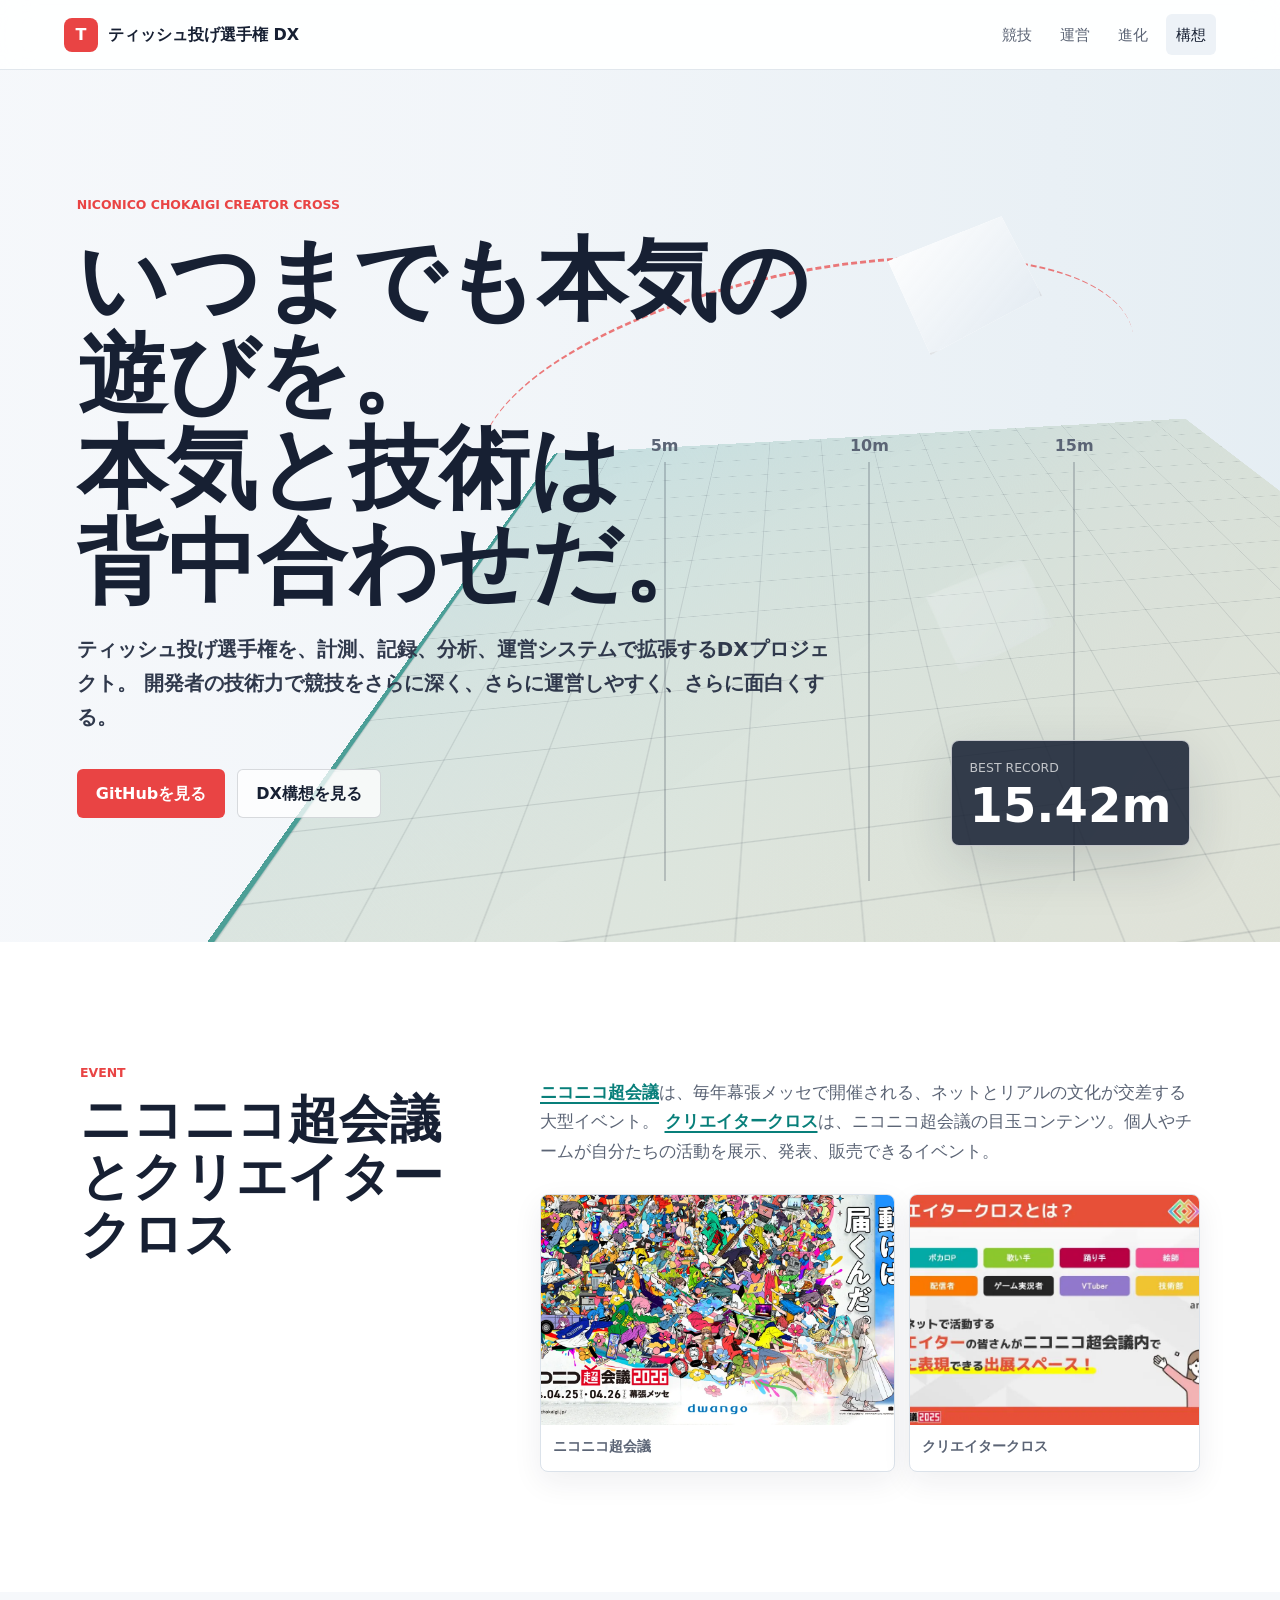
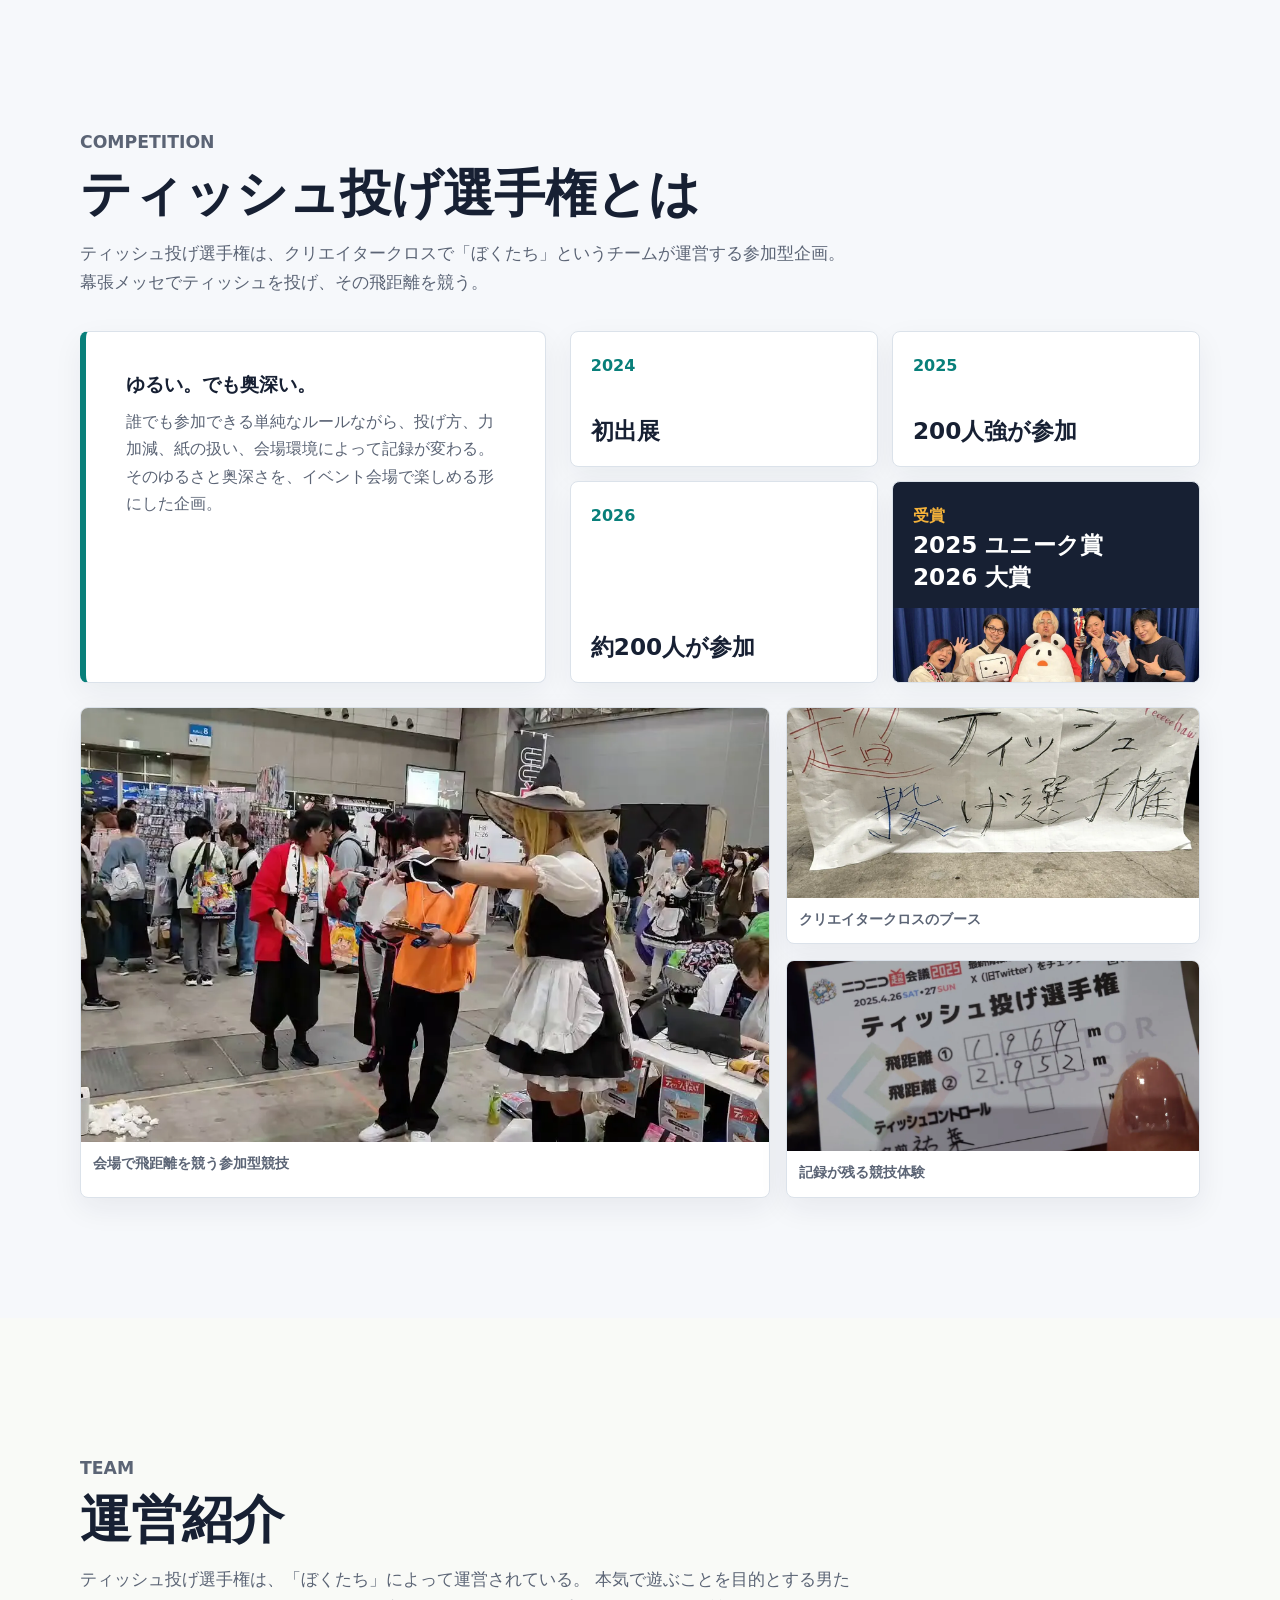
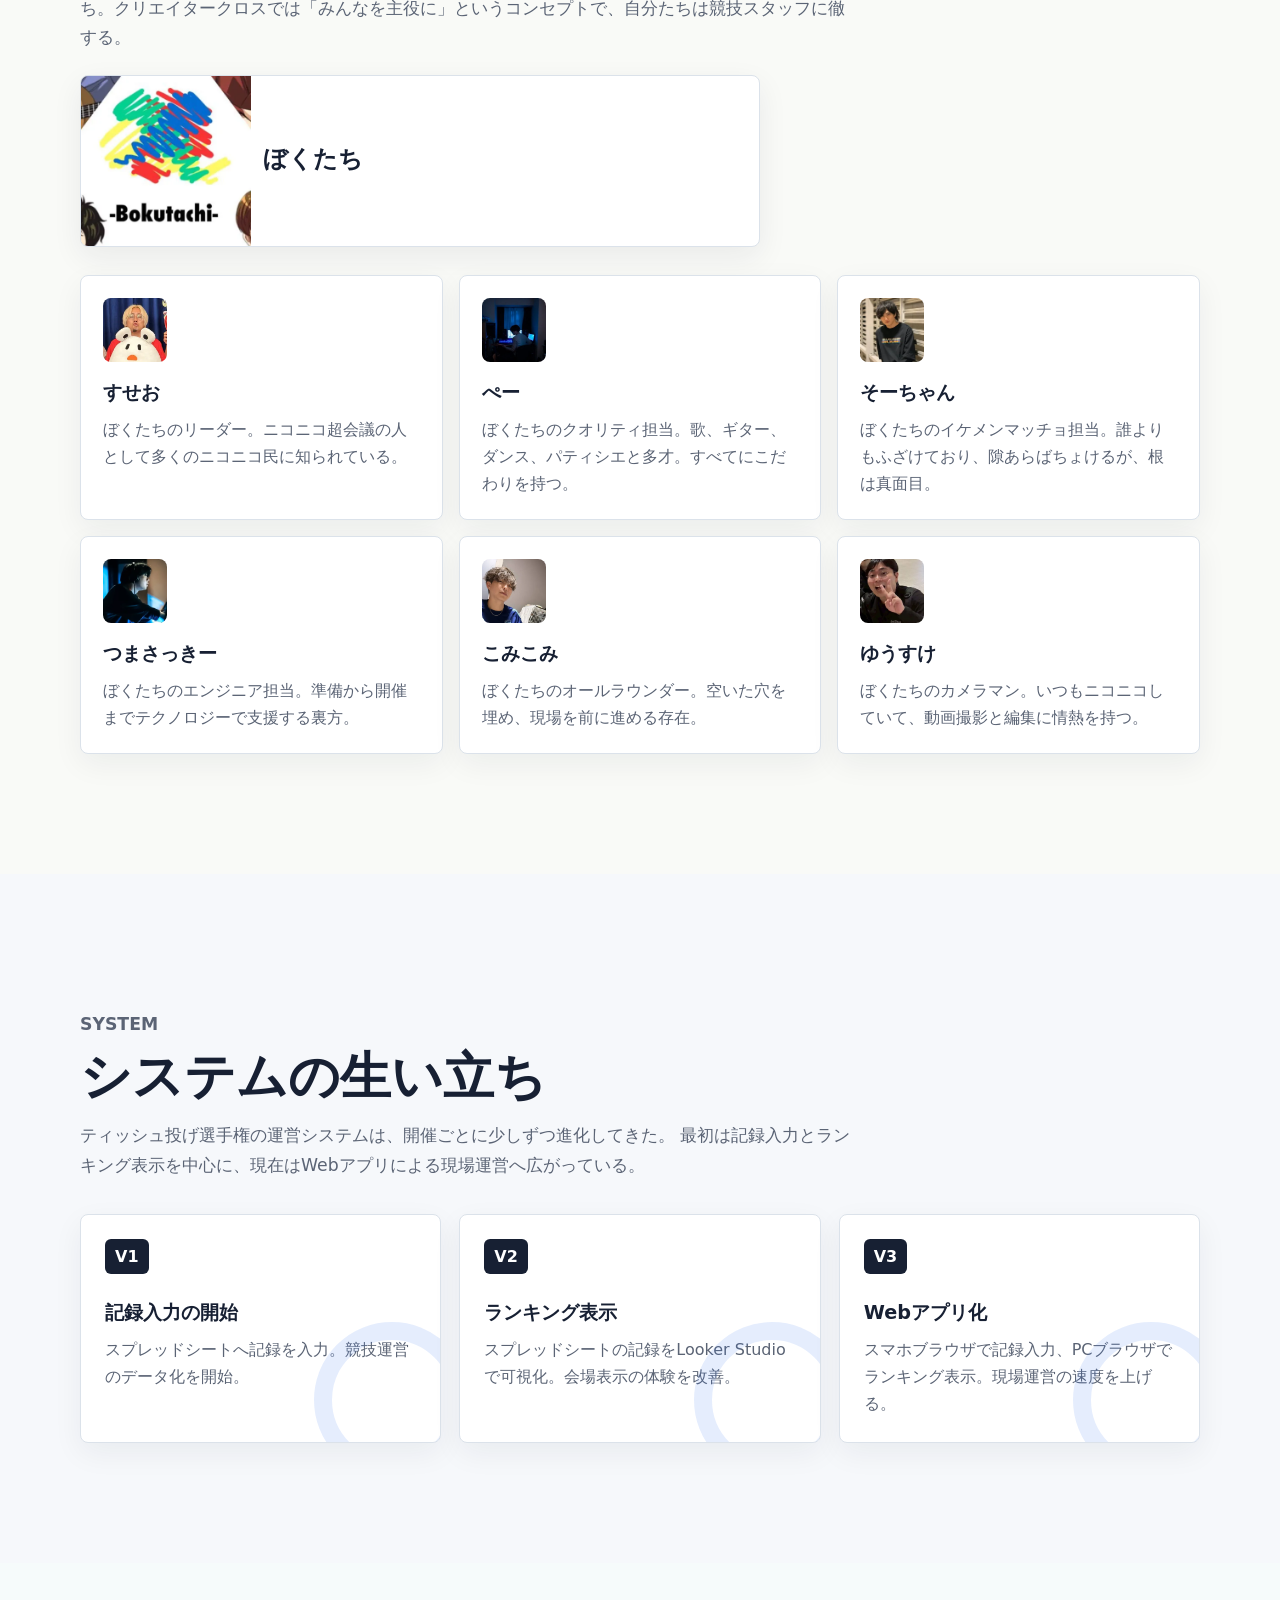
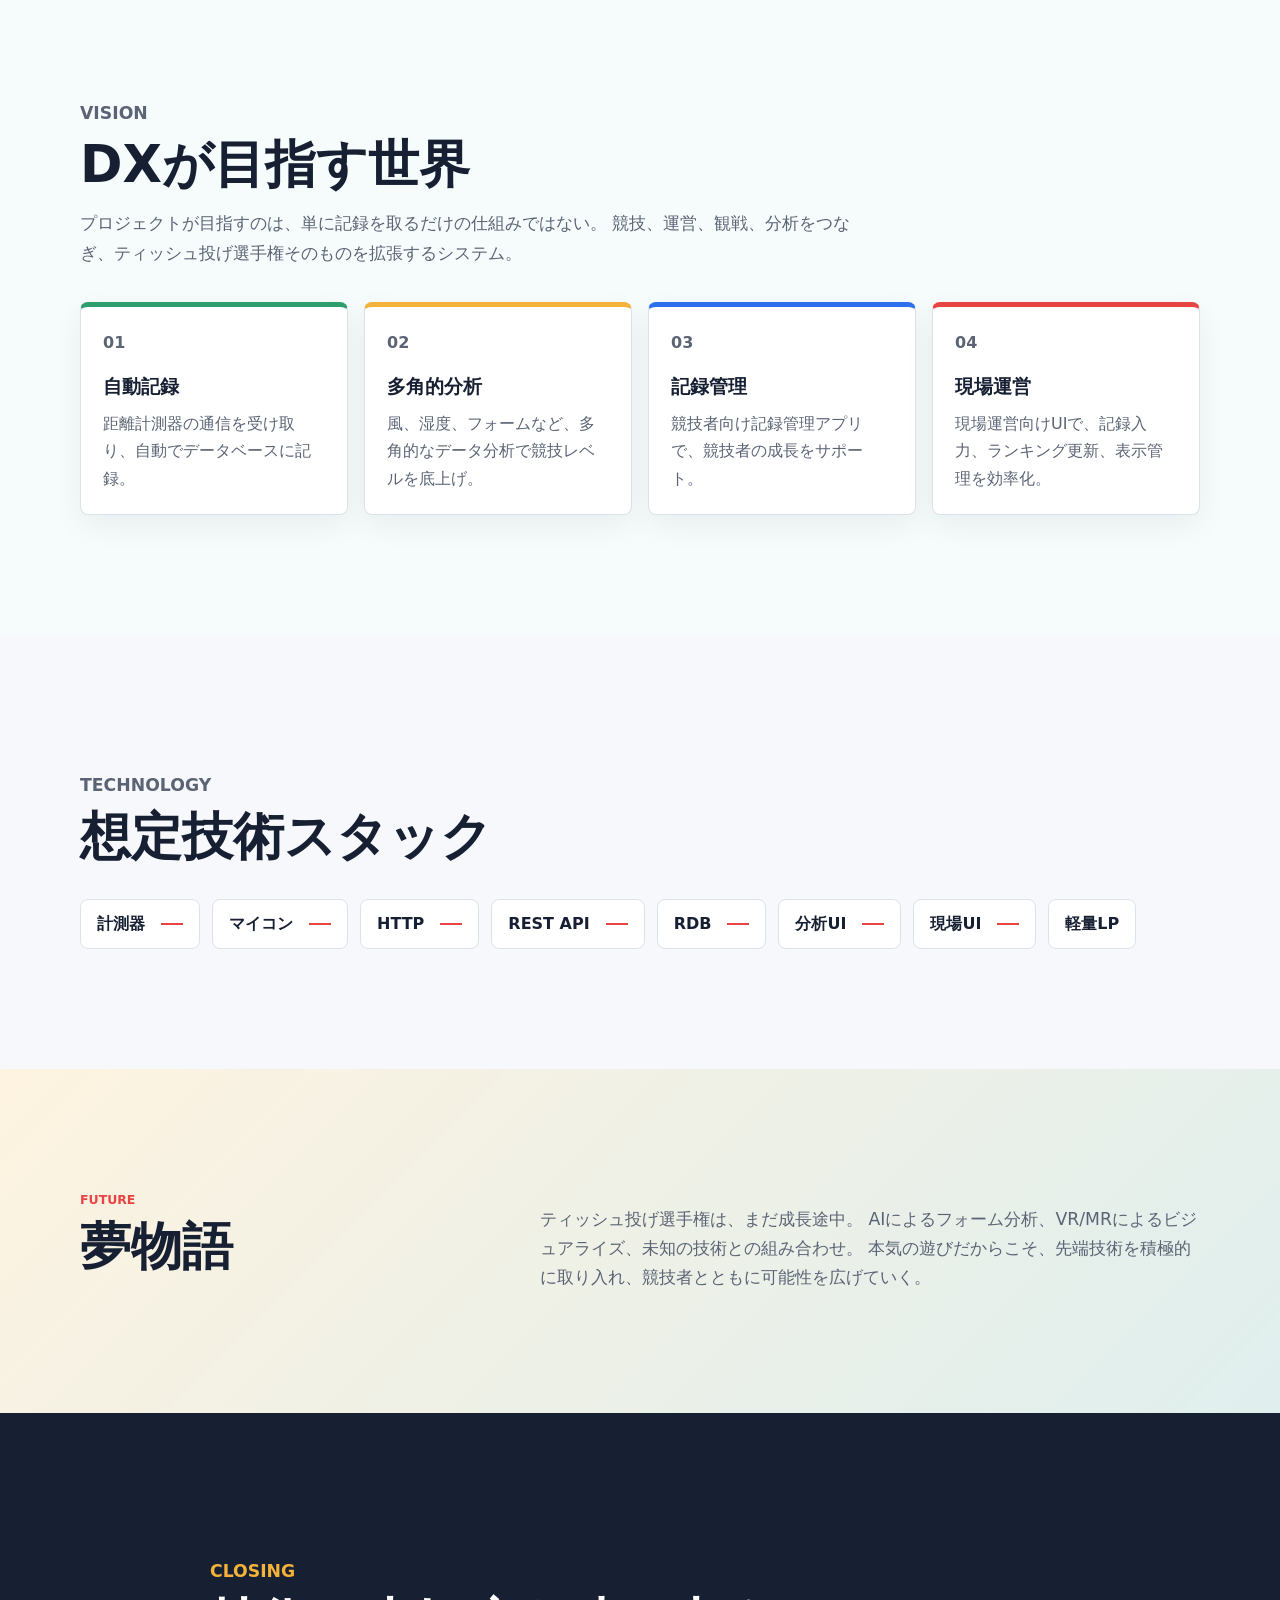
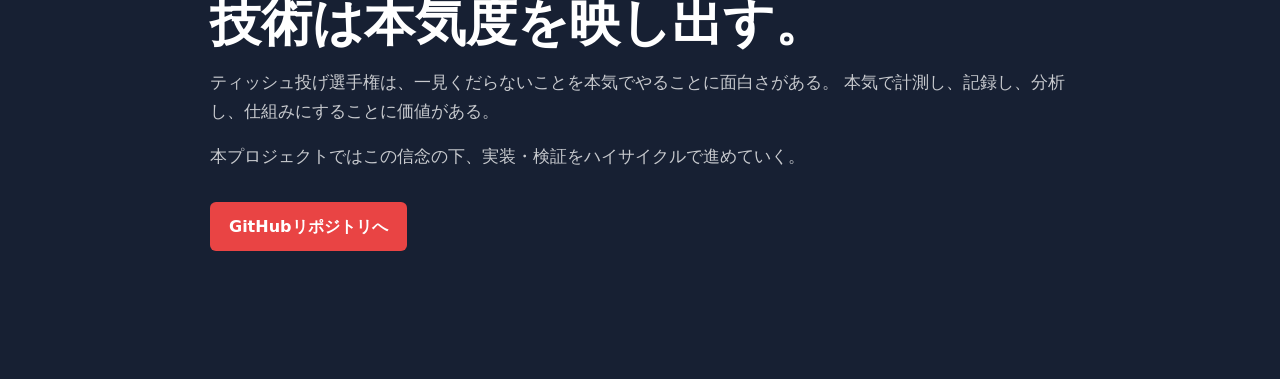
==== docs/pages/index.html @ 64c9da8b "Pages実装" ====
<!doctype html>
<html lang="ja">
  <head>
    <meta charset="utf-8">
    <meta name="viewport" content="width=device-width, initial-scale=1">
    <meta
      name="description"
      content="ティッシュ投げ選手権を、計測、記録、分析、運営システムで拡張するDXプロジェクト。"
    >
    <title>ティッシュ投げ選手権 DX</title>
    <link rel="stylesheet" href="./style.css">
  </head>
  <body>
    <header class="site-header">
      <a class="brand" href="#top" aria-label="トップへ戻る">
        <span class="brand-mark" aria-hidden="true">T</span>
        <span>ティッシュ投げ選手権 DX</span>
      </a>
      <nav class="site-nav" aria-label="ページ内ナビゲーション">
        <a href="#about">競技</a>
        <a href="#team">運営</a>
        <a href="#system">進化</a>
        <a href="#future">構想</a>
      </nav>
    </header>

    <main id="top">
      <section class="hero" aria-labelledby="hero-title">
        <div class="hero-visual" role="img" aria-label="ティッシュが計測ラインへ向かって飛ぶ様子">
          <div class="arena-grid"></div>
          <div class="flight-path"></div>
          <div class="tissue tissue-main"></div>
          <div class="tissue tissue-shadow"></div>
          <div class="measure-line measure-line-a"><span>5m</span></div>
          <div class="measure-line measure-line-b"><span>10m</span></div>
          <div class="measure-line measure-line-c"><span>15m</span></div>
          <div class="score-panel">
            <span class="score-label">Best Record</span>
            <strong>15.42m</strong>
          </div>
        </div>
        <div class="hero-content">
          <p class="eyebrow">Niconico Chokaigi Creator Cross</p>
          <h1 id="hero-title" aria-label="いつまでも本気の遊びを。本気と技術は背中合わせだ。">
            <span class="title-desktop" aria-hidden="true">
              <span>いつまでも本気の</span>
              <span>遊びを。</span>
              <span>本気と技術は</span>
              <span>背中合わせだ。</span>
            </span>
            <span class="title-mobile" aria-hidden="true">
              <span>いつまでも</span>
              <span>本気の遊びを。</span>
              <span>本気と技術は</span>
              <span>背中合わせだ。</span>
            </span>
          </h1>
          <p class="hero-lead">
            ティッシュ投げ選手権を、計測、記録、分析、運営システムで拡張するDXプロジェクト。
            開発者の技術力で競技をさらに深く、さらに運営しやすく、さらに面白くする。
          </p>
          <div class="hero-actions" aria-label="主要導線">
            <a class="button button-primary" href="https://github.com/tsumasaki-kurageya/tissue-throw-gp">
              GitHubを見る
            </a>
            <a class="button button-secondary" href="#future">DX構想を見る</a>
          </div>
        </div>
      </section>

      <section class="section intro-section" aria-labelledby="event-title">
        <div class="section-inner two-column">
          <div>
            <p class="section-kicker">Event</p>
            <h2 id="event-title">ニコニコ超会議とクリエイタークロス</h2>
          </div>
          <div class="lead-block">
            <p>
              <a href="https://chokaigi.jp/">ニコニコ超会議</a>は、毎年幕張メッセで開催される、ネットとリアルの文化が交差する大型イベント。
              <a href="https://chokaigi.jp/2026/creatorcross/">クリエイタークロス</a>は、ニコニコ超会議の目玉コンテンツ。個人やチームが自分たちの活動を展示、発表、販売できるイベント。
            </p>
            <div class="event-media">
              <figure>
                <img src="./assets/optimized/chokaigi2026.webp" alt="ニコニコ超会議2026のビジュアル" loading="lazy">
                <figcaption>ニコニコ超会議</figcaption>
              </figure>
              <figure>
                <img src="./assets/optimized/creator_cross.webp" alt="クリエイタークロスのビジュアル" loading="lazy">
                <figcaption>クリエイタークロス</figcaption>
              </figure>
            </div>
          </div>
        </div>
      </section>

      <section class="section" id="about" aria-labelledby="about-title">
        <div class="section-inner">
          <div class="section-heading">
            <p class="section-kicker">Competition</p>
            <h2 id="about-title">ティッシュ投げ選手権とは</h2>
            <p>
              ティッシュ投げ選手権は、クリエイタークロスで「ぼくたち」というチームが運営する参加型企画。
              幕張メッセでティッシュを投げ、その飛距離を競う。
            </p>
          </div>

          <div class="competition-layout">
            <div class="feature-panel">
              <h3>ゆるい。でも奥深い。</h3>
              <p>
                誰でも参加できる単純なルールながら、投げ方、力加減、紙の扱い、会場環境によって記録が変わる。
                そのゆるさと奥深さを、イベント会場で楽しめる形にした企画。
              </p>
            </div>
            <div class="stats-grid" aria-label="過去開催と受賞歴">
              <article class="stat-card">
                <span>2024</span>
                <strong>初出展</strong>
              </article>
              <article class="stat-card">
                <span>2025</span>
                <strong>200人強が参加</strong>
              </article>
              <article class="stat-card">
                <span>2026</span>
                <strong>約200人が参加</strong>
              </article>
              <article class="stat-card award">
                <span>受賞</span>
                <strong>2025 ユニーク賞<br>2026 大賞</strong>
                <img src="./assets/optimized/top.webp" alt="クリエイタークロス大賞のトロフィーを持つ運営メンバー" loading="lazy">
              </article>
            </div>
          </div>

          <div class="photo-strip" aria-label="ティッシュ投げ選手権の写真">
            <figure class="photo-card photo-card-large">
              <img src="./assets/optimized/ttg2.webp" alt="会場でティッシュを投げる参加者" loading="lazy">
              <figcaption>会場で飛距離を競う参加型競技</figcaption>
            </figure>
            <figure class="photo-card">
              <img src="./assets/optimized/ttg1.webp" alt="ティッシュ投げ選手権のブース看板" loading="lazy">
              <figcaption>クリエイタークロスのブース</figcaption>
            </figure>
            <figure class="photo-card">
              <img src="./assets/optimized/ttg3.webp" alt="ティッシュ投げ選手権の記録カード" loading="lazy">
              <figcaption>記録が残る競技体験</figcaption>
            </figure>
          </div>
        </div>
      </section>

      <section class="section team-section" id="team" aria-labelledby="team-title">
        <div class="section-inner">
          <div class="section-heading">
            <p class="section-kicker">Team</p>
            <h2 id="team-title">運営紹介</h2>
            <p>
              ティッシュ投げ選手権は、「ぼくたち」によって運営されている。
              本気で遊ぶことを目的とする男たち。クリエイタークロスでは「みんなを主役に」というコンセプトで、自分たちは競技スタッフに徹する。
            </p>
          </div>
          <figure class="team-portrait">
            <img src="./assets/optimized/bokutachi.webp" alt="ティッシュ投げ選手権を運営するぼくたちの集合ビジュアル" loading="lazy">
            <figcaption>ぼくたち</figcaption>
          </figure>

          <div class="member-grid">
            <article class="member-card">
              <img class="avatar" src="./assets/optimized/suseo.webp" alt="すせおのプロフィール画像" loading="lazy">
              <h3>すせお</h3>
              <p>ぼくたちのリーダー。ニコニコ超会議の人として多くのニコニコ民に知られている。</p>
            </article>
            <article class="member-card">
              <img class="avatar" src="./assets/optimized/pe.webp" alt="ぺーのプロフィール画像" loading="lazy">
              <h3>ぺー</h3>
              <p>ぼくたちのクオリティ担当。歌、ギター、ダンス、パティシエと多才。すべてにこだわりを持つ。</p>
            </article>
            <article class="member-card">
              <img class="avatar" src="./assets/optimized/so-chan.webp" alt="そーちゃんのプロフィール画像" loading="lazy">
              <h3>そーちゃん</h3>
              <p>ぼくたちのイケメンマッチョ担当。誰よりもふざけており、隙あらばちょけるが、根は真面目。</p>
            </article>
            <article class="member-card">
              <img class="avatar" src="./assets/optimized/tsumasaki.webp" alt="つまさっきーのプロフィール画像" loading="lazy">
              <h3>つまさっきー</h3>
              <p>ぼくたちのエンジニア担当。準備から開催までテクノロジーで支援する裏方。</p>
            </article>
            <article class="member-card">
              <img class="avatar" src="./assets/optimized/komikomi.webp" alt="こみこみのプロフィール画像" loading="lazy">
              <h3>こみこみ</h3>
              <p>ぼくたちのオールラウンダー。空いた穴を埋め、現場を前に進める存在。</p>
            </article>
            <article class="member-card">
              <img class="avatar" src="./assets/optimized/yu-suke.webp" alt="ゆうすけのプロフィール画像" loading="lazy">
              <h3>ゆうすけ</h3>
              <p>ぼくたちのカメラマン。いつもニコニコしていて、動画撮影と編集に情熱を持つ。</p>
            </article>
          </div>
        </div>
      </section>

      <section class="section system-section" id="system" aria-labelledby="system-title">
        <div class="section-inner">
          <div class="section-heading">
            <p class="section-kicker">System</p>
            <h2 id="system-title">システムの生い立ち</h2>
            <p>
              ティッシュ投げ選手権の運営システムは、開催ごとに少しずつ進化してきた。
              最初は記録入力とランキング表示を中心に、現在はWebアプリによる現場運営へ広がっている。
            </p>
          </div>

          <div class="timeline" aria-label="システム進化の流れ">
            <article class="timeline-item">
              <span class="version">V1</span>
              <h3>記録入力の開始</h3>
              <p>スプレッドシートへ記録を入力。競技運営のデータ化を開始。</p>
            </article>
            <article class="timeline-item">
              <span class="version">V2</span>
              <h3>ランキング表示</h3>
              <p>スプレッドシートの記録をLooker Studioで可視化。会場表示の体験を改善。</p>
            </article>
            <article class="timeline-item">
              <span class="version">V3</span>
              <h3>Webアプリ化</h3>
              <p>スマホブラウザで記録入力、PCブラウザでランキング表示。現場運営の速度を上げる。</p>
            </article>
          </div>
        </div>
      </section>

      <section class="section future-section" id="future" aria-labelledby="future-title">
        <div class="section-inner">
          <div class="section-heading">
            <p class="section-kicker">Vision</p>
            <h2 id="future-title">DXが目指す世界</h2>
            <p>
              プロジェクトが目指すのは、単に記録を取るだけの仕組みではない。
              競技、運営、観戦、分析をつなぎ、ティッシュ投げ選手権そのものを拡張するシステム。
            </p>
          </div>

          <div class="vision-grid">
            <article class="vision-card">
              <span class="vision-icon">01</span>
              <h3>自動記録</h3>
              <p>距離計測器の通信を受け取り、自動でデータベースに記録。</p>
            </article>
            <article class="vision-card">
              <span class="vision-icon">02</span>
              <h3>多角的分析</h3>
              <p>風、湿度、フォームなど、多角的なデータ分析で競技レベルを底上げ。</p>
            </article>
            <article class="vision-card">
              <span class="vision-icon">03</span>
              <h3>記録管理</h3>
              <p>競技者向け記録管理アプリで、競技者の成長をサポート。</p>
            </article>
            <article class="vision-card">
              <span class="vision-icon">04</span>
              <h3>現場運営</h3>
              <p>現場運営向けUIで、記録入力、ランキング更新、表示管理を効率化。</p>
            </article>
          </div>
        </div>
      </section>

      <section class="section stack-section" aria-labelledby="stack-title">
        <div class="section-inner">
          <div class="section-heading">
            <p class="section-kicker">Technology</p>
            <h2 id="stack-title">想定技術スタック</h2>
          </div>
          <div class="stack-map" aria-label="想定技術スタック">
            <span>計測器</span>
            <span>マイコン</span>
            <span>HTTP</span>
            <span>REST API</span>
            <span>RDB</span>
            <span>分析UI</span>
            <span>現場UI</span>
            <span>軽量LP</span>
          </div>
        </div>
      </section>

      <section class="section dream-section" aria-labelledby="dream-title">
        <div class="section-inner two-column">
          <div>
            <p class="section-kicker">Future</p>
            <h2 id="dream-title">夢物語</h2>
          </div>
          <div class="lead-block">
            <p>
              ティッシュ投げ選手権は、まだ成長途中。
              AIによるフォーム分析、VR/MRによるビジュアライズ、未知の技術との組み合わせ。
              本気の遊びだからこそ、先端技術を積極的に取り入れ、競技者とともに可能性を広げていく。
            </p>
          </div>
        </div>
      </section>

      <section class="closing" aria-labelledby="closing-title">
        <div class="closing-inner">
          <p class="section-kicker">Closing</p>
          <h2 id="closing-title">技術は本気度を映し出す。</h2>
          <p>
            ティッシュ投げ選手権は、一見くだらないことを本気でやることに面白さがある。
            本気で計測し、記録し、分析し、仕組みにすることに価値がある。
          </p>
          <p>本プロジェクトではこの信念の下、実装・検証をハイサイクルで進めていく。</p>
          <a class="button button-primary" href="https://github.com/tsumasaki-kurageya/tissue-throw-gp">
            GitHubリポジトリへ
          </a>
        </div>
      </section>
    </main>

    <script src="./script.js"></script>
  </body>
</html>
---- docs/pages/style.css ----
:root {
  color-scheme: light;
  --ink: #172033;
  --muted: #5b6475;
  --paper: #ffffff;
  --surface: #f6f8fb;
  --line: #dbe2ea;
  --red: #e94444;
  --teal: #087f7a;
  --yellow: #f4b23b;
  --blue: #2f6fed;
  --green: #2f9e6f;
  --shadow: 0 18px 55px rgba(23, 32, 51, 0.14);
  font-family: system-ui, -apple-system, BlinkMacSystemFont, "Segoe UI", sans-serif;
  color: var(--ink);
  background: var(--surface);
  line-height: 1.7;
}

* {
  box-sizing: border-box;
}

html {
  scroll-behavior: smooth;
}

body {
  margin: 0;
  overflow-x: hidden;
}

body,
button,
a {
  font: inherit;
}

a {
  color: inherit;
  text-decoration: none;
}

a:hover {
  text-decoration: none;
}

img {
  display: block;
  max-width: 100%;
}

figure {
  margin: 0;
}

figcaption {
  color: var(--muted);
  font-size: 0.86rem;
  font-weight: 700;
}

p,
h1,
h2,
h3 {
  margin: 0;
}

.site-header {
  position: sticky;
  top: 0;
  z-index: 10;
  display: flex;
  align-items: center;
  justify-content: space-between;
  gap: 20px;
  padding: 14px clamp(20px, 5vw, 64px);
  background: rgba(255, 255, 255, 0.88);
  border-bottom: 1px solid rgba(219, 226, 234, 0.82);
  backdrop-filter: blur(16px);
}

.brand {
  display: inline-flex;
  align-items: center;
  gap: 10px;
  min-width: 0;
  font-weight: 800;
}

.brand-mark {
  display: grid;
  place-items: center;
  width: 34px;
  height: 34px;
  flex: 0 0 auto;
  border-radius: 8px;
  color: #ffffff;
  background: var(--red);
}

.site-nav {
  display: flex;
  gap: 8px;
  color: var(--muted);
  font-size: 0.92rem;
}

.site-nav a {
  padding: 8px 10px;
  border-radius: 6px;
}

.site-nav a:hover,
.site-nav a.is-active {
  color: var(--ink);
  background: #edf2f7;
}

.hero {
  position: relative;
  min-height: 84svh;
  display: grid;
  grid-template-columns: minmax(0, 1fr);
  align-items: center;
  overflow: hidden;
  padding: clamp(72px, 10vw, 124px) clamp(20px, 6vw, 88px);
  background:
    linear-gradient(90deg, rgba(246, 248, 251, 0.98) 0%, rgba(246, 248, 251, 0.82) 42%, rgba(246, 248, 251, 0.36) 100%),
    #dce8ef;
}

.hero-visual {
  position: absolute;
  inset: 0;
  overflow: hidden;
}

.arena-grid {
  position: absolute;
  inset: 8% -10% -12% 36%;
  transform: perspective(760px) rotateX(58deg) rotateZ(-9deg);
  transform-origin: center;
  background:
    repeating-linear-gradient(90deg, rgba(23, 32, 51, 0.11) 0 1px, transparent 1px 74px),
    repeating-linear-gradient(0deg, rgba(23, 32, 51, 0.13) 0 1px, transparent 1px 56px),
    linear-gradient(135deg, rgba(8, 127, 122, 0.18), rgba(244, 178, 59, 0.16));
  border-left: 4px solid rgba(8, 127, 122, 0.7);
}

.flight-path {
  position: absolute;
  width: min(52vw, 680px);
  height: min(22vw, 260px);
  right: 11vw;
  top: 23%;
  border-top: 3px dashed rgba(233, 68, 68, 0.7);
  border-radius: 50%;
  transform: rotate(-12deg);
}

.tissue {
  position: absolute;
  width: clamp(86px, 12vw, 170px);
  aspect-ratio: 1.3;
  border: 2px solid rgba(23, 32, 51, 0.12);
  background:
    linear-gradient(145deg, rgba(255, 255, 255, 0.96), rgba(223, 232, 240, 0.9)),
    #ffffff;
  box-shadow: 0 28px 65px rgba(23, 32, 51, 0.22);
  clip-path: polygon(9% 14%, 88% 2%, 100% 76%, 20% 100%);
}

.tissue-main {
  right: 19vw;
  top: 18%;
  transform: rotate(-15deg);
}

.tissue-shadow {
  right: 17vw;
  top: 56%;
  opacity: 0.22;
  filter: blur(8px);
  transform: scale(0.84) rotate(-15deg);
}

.measure-line {
  position: absolute;
  bottom: 7%;
  width: 2px;
  height: 48%;
  background: rgba(23, 32, 51, 0.2);
}

.measure-line span {
  position: absolute;
  top: -30px;
  left: 50%;
  transform: translateX(-50%);
  color: var(--muted);
  font-weight: 700;
}

.measure-line-a {
  right: 48%;
}

.measure-line-b {
  right: 32%;
}

.measure-line-c {
  right: 16%;
}

.score-panel {
  position: absolute;
  right: clamp(20px, 7vw, 96px);
  bottom: clamp(28px, 8vw, 96px);
  display: grid;
  gap: 3px;
  min-width: 154px;
  padding: 16px 18px;
  border: 1px solid rgba(255, 255, 255, 0.7);
  border-radius: 8px;
  color: #ffffff;
  background: rgba(23, 32, 51, 0.86);
  box-shadow: var(--shadow);
}

.score-label {
  color: rgba(255, 255, 255, 0.7);
  font-size: 0.78rem;
  letter-spacing: 0;
  text-transform: uppercase;
}

.score-panel strong {
  font-size: clamp(1.8rem, 4vw, 3rem);
  line-height: 1;
}

.hero-content {
  position: relative;
  z-index: 1;
  min-width: 0;
  width: 100%;
  max-width: 760px;
}

.title-desktop,
.title-mobile {
  display: block;
}

.title-desktop span,
.title-mobile span {
  display: block;
}

.title-mobile {
  display: none;
}

.eyebrow,
.section-kicker {
  color: var(--red);
  font-size: 0.78rem;
  font-weight: 900;
  letter-spacing: 0;
  text-transform: uppercase;
}

.hero h1 {
  max-width: 100%;
  margin-top: 18px;
  font-size: clamp(2.55rem, 7vw, 5.9rem);
  line-height: 1.05;
  letter-spacing: 0;
  overflow-wrap: anywhere;
}

.hero-lead {
  max-width: 100%;
  margin-top: 24px;
  color: #30394c;
  font-size: clamp(1rem, 2vw, 1.24rem);
  font-weight: 600;
  overflow-wrap: anywhere;
}

.hero-actions {
  display: flex;
  flex-wrap: wrap;
  gap: 12px;
  width: min(100%, 520px);
  margin-top: 34px;
}

.button {
  display: inline-flex;
  align-items: center;
  justify-content: center;
  min-height: 46px;
  border: 1px solid transparent;
  border-radius: 6px;
  padding: 10px 18px;
  font-weight: 800;
}

.button-primary {
  color: #ffffff;
  background: var(--red);
}

.button-primary:hover {
  background: #cf3838;
}

.button-secondary {
  color: var(--ink);
  background: rgba(255, 255, 255, 0.76);
  border-color: rgba(23, 32, 51, 0.16);
}

.button-secondary:hover {
  background: #ffffff;
}

.section {
  padding: clamp(72px, 10vw, 120px) clamp(20px, 6vw, 88px);
  background: var(--paper);
}

.section:nth-of-type(odd) {
  background: var(--surface);
}

.section-inner {
  width: min(1120px, 100%);
  margin: 0 auto;
}

.two-column {
  display: grid;
  grid-template-columns: minmax(220px, 0.75fr) minmax(0, 1.25fr);
  gap: clamp(28px, 5vw, 72px);
  align-items: start;
}

.section-heading {
  max-width: 780px;
  margin-bottom: 34px;
}

.section h2,
.closing h2 {
  margin-top: 8px;
  font-size: clamp(2rem, 4vw, 3.7rem);
  line-height: 1.12;
  letter-spacing: 0;
}

.section-heading p,
.lead-block p,
.closing p {
  margin-top: 16px;
  color: var(--muted);
  font-size: clamp(1rem, 1.5vw, 1.08rem);
}

.lead-block a {
  color: var(--teal);
  font-weight: 800;
  text-decoration: underline;
  text-decoration-thickness: 2px;
  text-underline-offset: 4px;
}

.event-media {
  display: grid;
  grid-template-columns: minmax(0, 1.1fr) minmax(220px, 0.9fr);
  gap: 14px;
  margin-top: 28px;
}

.event-media figure,
.photo-card,
.team-portrait {
  overflow: hidden;
  border: 1px solid var(--line);
  border-radius: 8px;
  background: #ffffff;
  box-shadow: 0 10px 30px rgba(23, 32, 51, 0.07);
}

.event-media img {
  width: 100%;
  height: clamp(170px, 18vw, 240px);
  object-fit: cover;
}

.event-media figcaption,
.photo-card figcaption,
.team-portrait figcaption {
  padding: 10px 12px 12px;
}

.competition-layout {
  display: grid;
  grid-template-columns: minmax(0, 0.85fr) minmax(280px, 1.15fr);
  gap: 24px;
}

.feature-panel,
.stat-card,
.member-card,
.timeline-item,
.vision-card {
  border: 1px solid var(--line);
  border-radius: 8px;
  background: #ffffff;
  box-shadow: 0 10px 30px rgba(23, 32, 51, 0.06);
}

.feature-panel {
  padding: clamp(24px, 4vw, 40px);
  border-left: 6px solid var(--teal);
}

.feature-panel h3,
.member-card h3,
.timeline-item h3,
.vision-card h3 {
  font-size: 1.2rem;
  line-height: 1.35;
}

.feature-panel p,
.member-card p,
.timeline-item p,
.vision-card p {
  margin-top: 10px;
  color: var(--muted);
}

.stats-grid {
  display: grid;
  grid-template-columns: repeat(2, minmax(0, 1fr));
  gap: 14px;
}

.stat-card {
  display: grid;
  min-height: 136px;
  align-content: space-between;
  padding: 20px;
}

.stat-card span {
  color: var(--teal);
  font-weight: 900;
}

.stat-card strong {
  font-size: clamp(1.15rem, 2vw, 1.45rem);
  line-height: 1.35;
}

.stat-card.award {
  overflow: hidden;
  padding: 0;
  color: #ffffff;
  background: var(--ink);
}

.stat-card.award span {
  padding: 20px 20px 0;
  color: var(--yellow);
}

.stat-card.award strong {
  padding: 0 20px;
}

.stat-card.award img {
  width: 100%;
  height: 74px;
  margin-top: 16px;
  object-fit: cover;
}

.photo-strip {
  display: grid;
  grid-template-columns: minmax(0, 1.25fr) minmax(180px, 0.75fr);
  gap: 16px;
  margin-top: 24px;
}

.photo-card-large {
  grid-row: span 2;
}

.photo-card img {
  width: 100%;
  height: 190px;
  object-fit: cover;
}

.photo-card-large img {
  height: 434px;
}

.team-section {
  background: #f9faf7;
}

.team-portrait {
  display: grid;
  grid-template-columns: 170px minmax(0, 1fr);
  align-items: center;
  width: min(680px, 100%);
  margin: -12px 0 28px;
}

.team-portrait img {
  width: 100%;
  height: 170px;
  object-fit: cover;
}

.team-portrait figcaption {
  color: var(--ink);
  font-size: 1.5rem;
  font-weight: 900;
}

.member-grid {
  display: grid;
  grid-template-columns: repeat(3, minmax(0, 1fr));
  gap: 16px;
}

.member-card {
  padding: 22px;
}

.avatar {
  width: 64px;
  height: 64px;
  margin-bottom: 18px;
  border-radius: 8px;
  object-fit: cover;
  background: #edf2f7;
}

.timeline {
  display: grid;
  grid-template-columns: repeat(3, minmax(0, 1fr));
  gap: 18px;
}

.timeline-item {
  position: relative;
  min-height: 210px;
  padding: 24px;
  overflow: hidden;
}

.timeline-item::after {
  content: "";
  position: absolute;
  right: -30px;
  bottom: -36px;
  width: 120px;
  height: 120px;
  border: 18px solid rgba(47, 111, 237, 0.12);
  border-radius: 50%;
}

.version {
  display: inline-flex;
  margin-bottom: 26px;
  padding: 4px 10px;
  border-radius: 6px;
  color: #ffffff;
  background: var(--ink);
  font-weight: 900;
}

.future-section {
  background: #f6fbfb;
}

.vision-grid {
  display: grid;
  grid-template-columns: repeat(4, minmax(0, 1fr));
  gap: 16px;
}

.vision-card {
  padding: 22px;
  border-top: 5px solid var(--green);
}

.vision-card:nth-child(2) {
  border-top-color: var(--yellow);
}

.vision-card:nth-child(3) {
  border-top-color: var(--blue);
}

.vision-card:nth-child(4) {
  border-top-color: var(--red);
}

.vision-icon {
  display: block;
  margin-bottom: 18px;
  color: var(--muted);
  font-weight: 900;
}

.stack-map {
  display: flex;
  flex-wrap: wrap;
  gap: 12px;
}

.stack-map span {
  position: relative;
  display: inline-flex;
  align-items: center;
  min-height: 46px;
  padding: 10px 16px;
  border: 1px solid var(--line);
  border-radius: 8px;
  background: #ffffff;
  font-weight: 800;
}

.stack-map span:not(:last-child)::after {
  content: "";
  width: 22px;
  height: 2px;
  margin-left: 16px;
  background: var(--red);
}

.dream-section {
  background:
    linear-gradient(135deg, rgba(244, 178, 59, 0.16), rgba(8, 127, 122, 0.13)),
    #ffffff;
}

.closing {
  padding: clamp(76px, 10vw, 128px) clamp(20px, 6vw, 88px);
  color: #ffffff;
  background: var(--ink);
}

.closing-inner {
  width: min(860px, 100%);
  margin: 0 auto;
}

.closing .section-kicker {
  color: var(--yellow);
}

.closing p {
  color: rgba(255, 255, 255, 0.76);
}

.closing .button {
  margin-top: 30px;
}

@media (max-width: 900px) {
  .site-header {
    align-items: flex-start;
    flex-direction: column;
  }

  .site-nav {
    width: 100%;
    overflow-x: auto;
    padding-bottom: 2px;
  }

  .hero {
    min-height: 86svh;
  }

  .hero::after {
    content: "";
    position: absolute;
    inset: 0;
    background: rgba(246, 248, 251, 0.48);
  }

  .hero-content {
    z-index: 2;
  }

  .arena-grid {
    inset: 32% -36% -18% 8%;
  }

  .flight-path {
    width: 78vw;
    height: 32vw;
    right: 2vw;
    top: 25%;
  }

  .tissue-main {
    right: 17vw;
    top: 22%;
  }

  .score-panel {
    right: 18px;
    bottom: 22px;
  }

  .two-column,
  .competition-layout,
  .event-media,
  .photo-strip,
  .timeline {
    grid-template-columns: 1fr;
  }

  .photo-card-large {
    grid-row: auto;
  }

  .photo-card img,
  .photo-card-large img {
    height: 260px;
  }

  .member-grid,
  .vision-grid {
    grid-template-columns: repeat(2, minmax(0, 1fr));
  }
}

@media (max-width: 620px) {
  .site-header {
    position: static;
  }

  .brand {
    font-size: 0.94rem;
  }

  .hero {
    min-height: 86svh;
    padding-top: 48px;
  }

  .hero h1 {
    font-size: clamp(1.95rem, 9.4vw, 2.55rem);
    line-height: 1.13;
  }

  .hero-content {
    width: min(82vw, 330px);
    max-width: min(82vw, 330px);
  }

  .hero-lead,
  .hero-actions {
    width: min(82vw, 330px);
    max-width: min(82vw, 330px);
  }

  .hero-lead {
    word-break: break-all;
  }

  .title-desktop {
    display: none;
  }

  .title-mobile {
    display: block;
  }

  .hero-actions,
  .button {
    width: 100%;
  }

  .score-panel {
    display: none;
  }

  .stats-grid,
  .member-grid,
  .vision-grid {
    grid-template-columns: 1fr;
  }

  .event-media img,
  .photo-card img,
  .photo-card-large img {
    height: 210px;
  }

  .team-portrait {
    grid-template-columns: 88px minmax(0, 1fr);
  }

  .team-portrait img {
    height: 88px;
  }

  .team-portrait figcaption {
    font-size: 1.2rem;
  }

  .stack-map {
    display: grid;
    grid-template-columns: 1fr;
  }

  .stack-map span:not(:last-child)::after {
    display: none;
  }
}
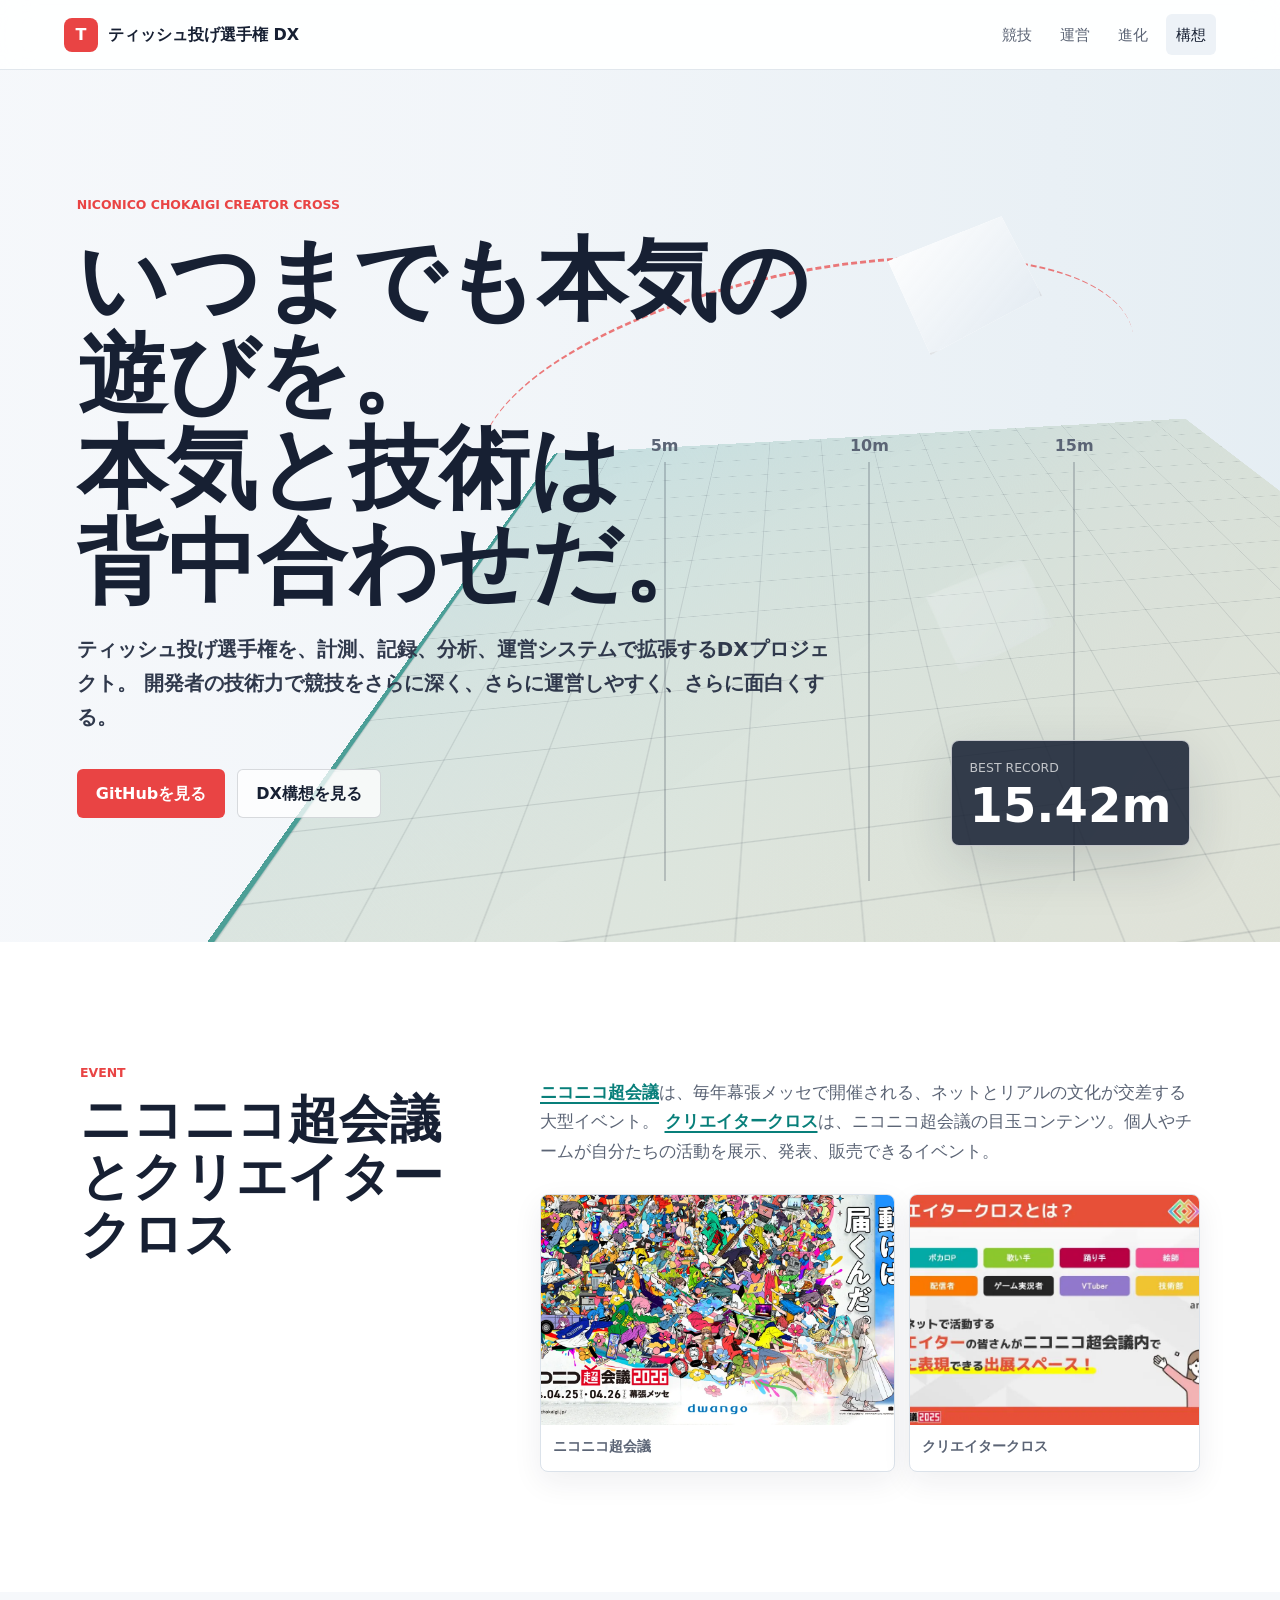
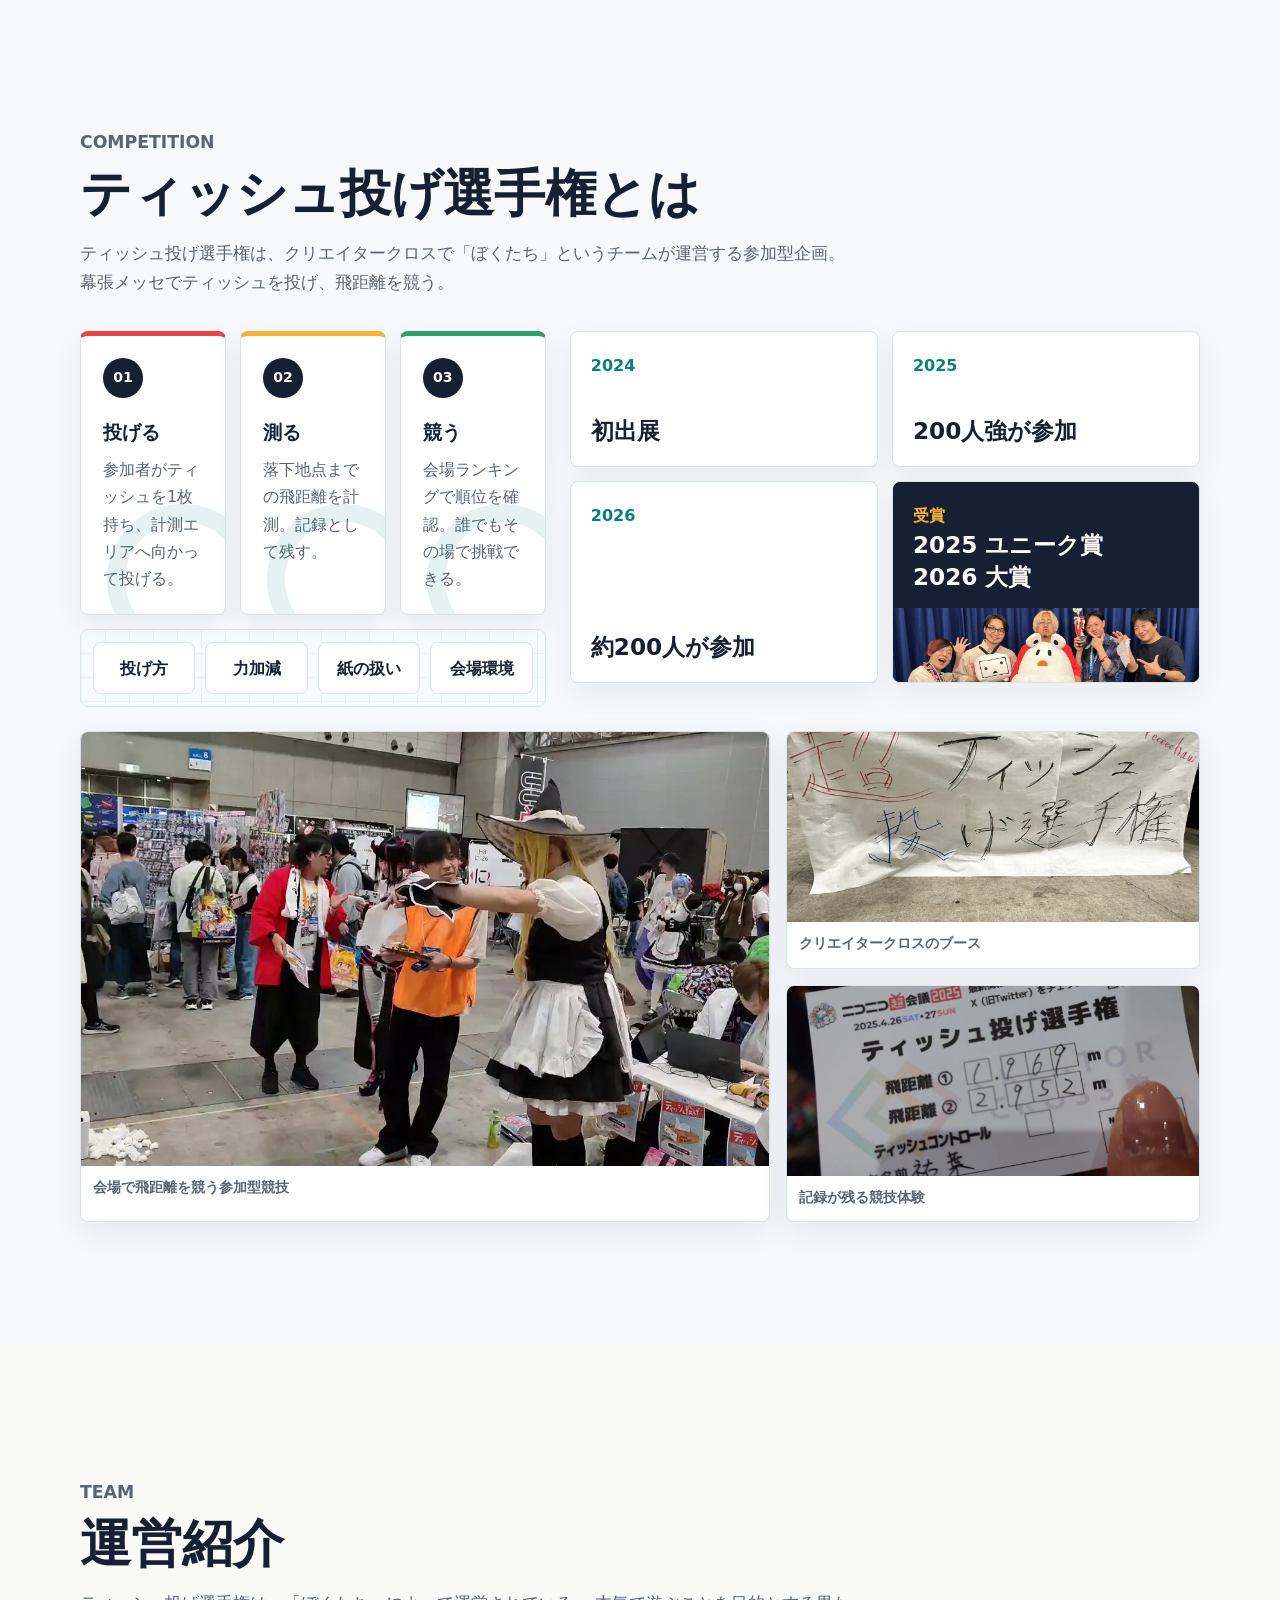
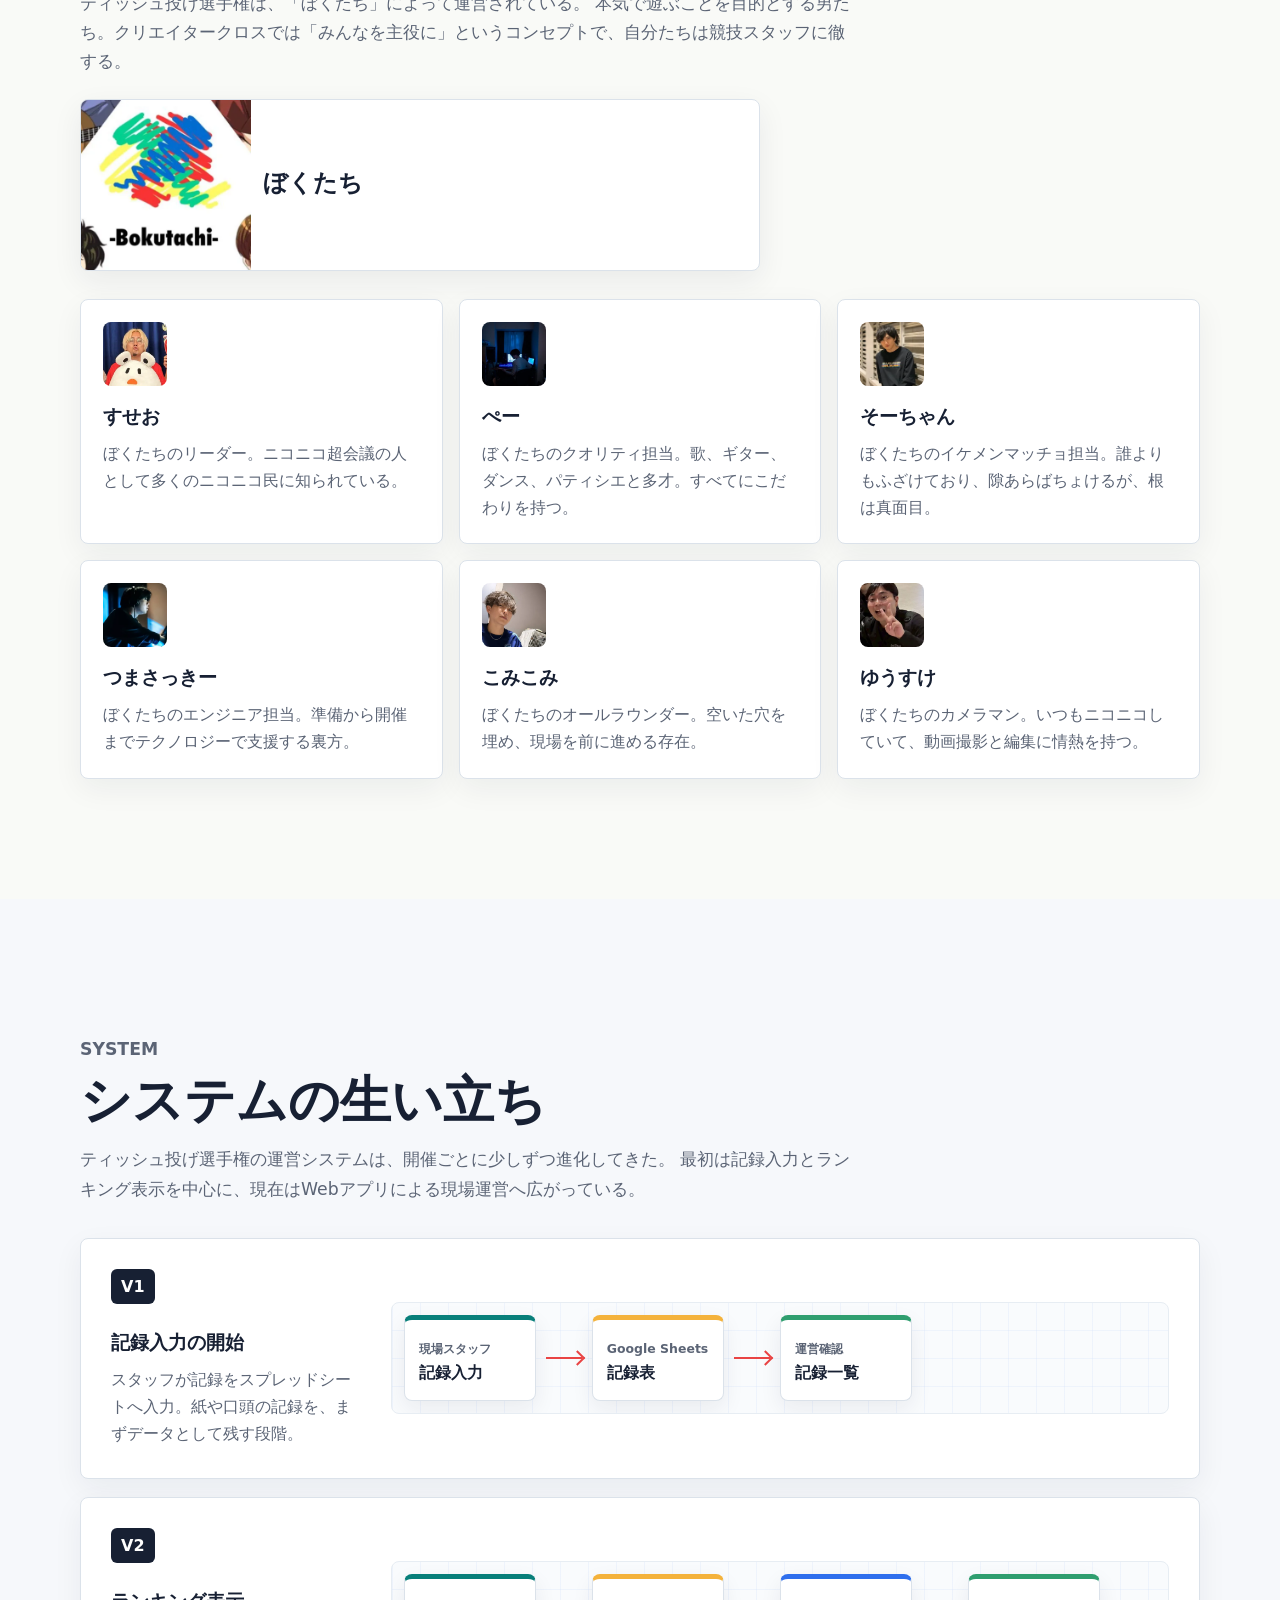
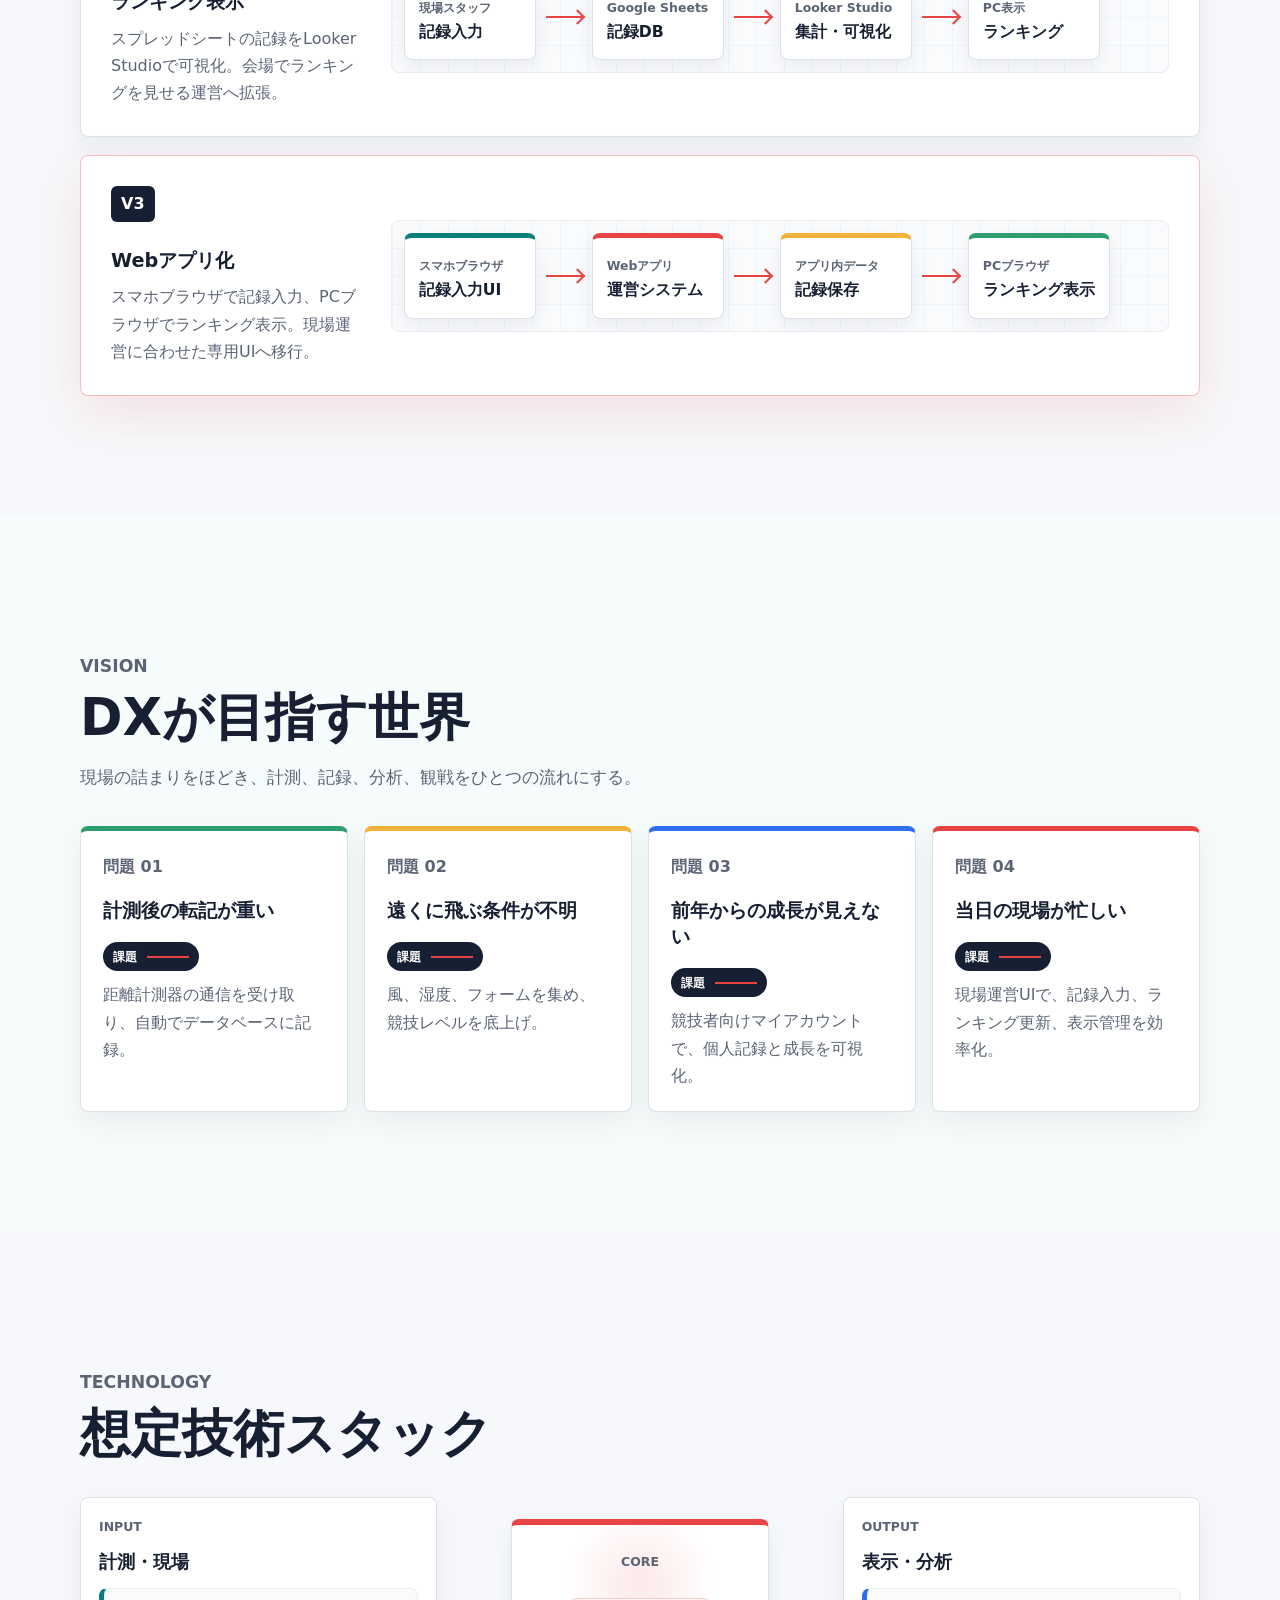
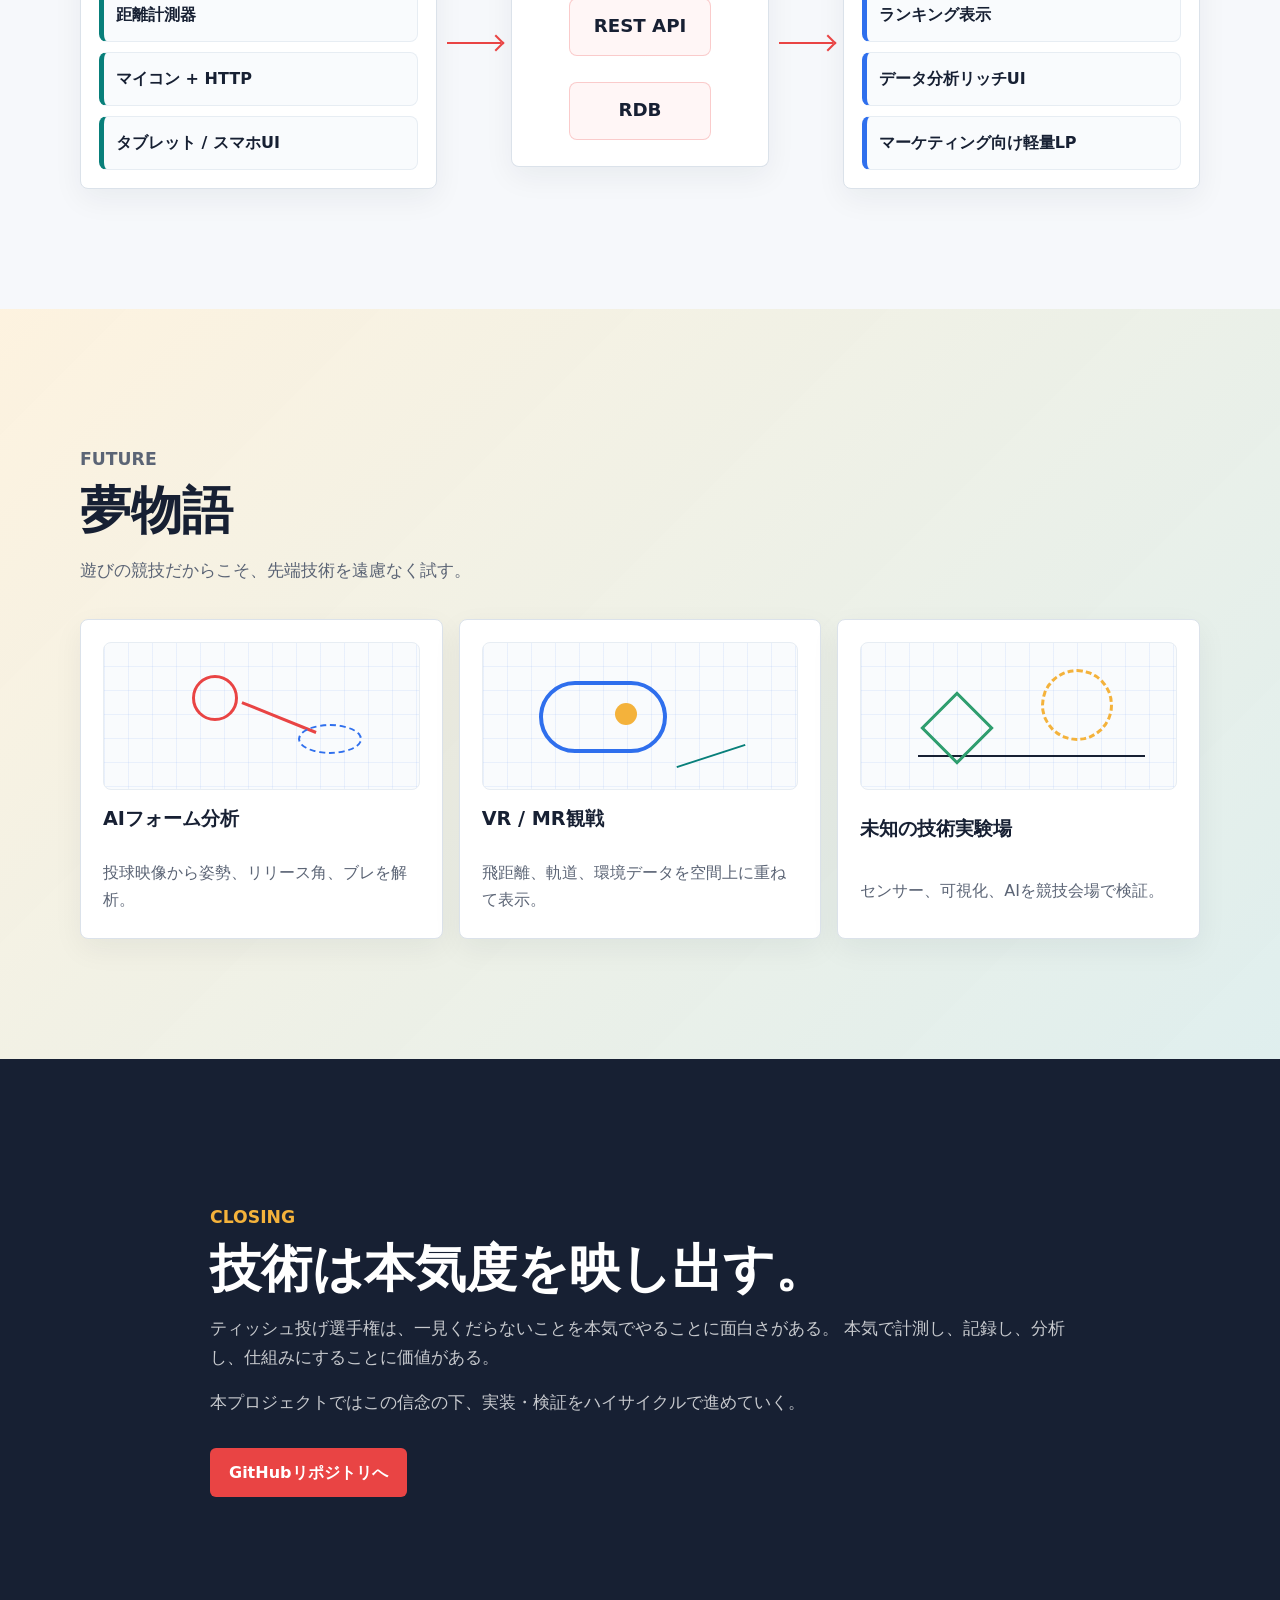
==== commit 286f96d4: "Pages修正" ====
--- a/docs/pages/index.html
+++ b/docs/pages/index.html
@@ -100,37 +100,55 @@
             <h2 id="about-title">ティッシュ投げ選手権とは</h2>
             <p>
               ティッシュ投げ選手権は、クリエイタークロスで「ぼくたち」というチームが運営する参加型企画。
-              幕張メッセでティッシュを投げ、その飛距離を競う。
+              幕張メッセでティッシュを投げ、飛距離を競う。
             </p>
           </div>
 
           <div class="competition-layout">
-            <div class="feature-panel">
-              <h3>ゆるい。でも奥深い。</h3>
-              <p>
-                誰でも参加できる単純なルールながら、投げ方、力加減、紙の扱い、会場環境によって記録が変わる。
-                そのゆるさと奥深さを、イベント会場で楽しめる形にした企画。
-              </p>
+            <div class="competition-explainer" aria-label="競技の流れ">
+              <article class="rule-card rule-card-main">
+                <span class="rule-number">01</span>
+                <h3>投げる</h3>
+                <p>参加者がティッシュを1枚持ち、計測エリアへ向かって投げる。</p>
+              </article>
+              <article class="rule-card">
+                <span class="rule-number">02</span>
+                <h3>測る</h3>
+                <p>落下地点までの飛距離を計測。記録として残す。</p>
+              </article>
+              <article class="rule-card">
+                <span class="rule-number">03</span>
+                <h3>競う</h3>
+                <p>会場ランキングで順位を確認。誰でもその場で挑戦できる。</p>
+              </article>
+              <div class="factor-board" aria-label="記録を左右する要素">
+                <span>投げ方</span>
+                <span>力加減</span>
+                <span>紙の扱い</span>
+                <span>会場環境</span>
+              </div>
             </div>
-            <div class="stats-grid" aria-label="過去開催と受賞歴">
-              <article class="stat-card">
-                <span>2024</span>
-                <strong>初出展</strong>
-              </article>
-              <article class="stat-card">
-                <span>2025</span>
-                <strong>200人強が参加</strong>
-              </article>
-              <article class="stat-card">
-                <span>2026</span>
-                <strong>約200人が参加</strong>
-              </article>
-              <article class="stat-card award">
-                <span>受賞</span>
-                <strong>2025 ユニーク賞<br>2026 大賞</strong>
-                <img src="./assets/optimized/top.webp" alt="クリエイタークロス大賞のトロフィーを持つ運営メンバー" loading="lazy">
-              </article>
-            </div>
+            <aside class="competition-records" aria-label="過去開催と受賞歴">
+              <div class="stats-grid">
+                <article class="stat-card">
+                  <span>2024</span>
+                  <strong>初出展</strong>
+                </article>
+                <article class="stat-card">
+                  <span>2025</span>
+                  <strong>200人強が参加</strong>
+                </article>
+                <article class="stat-card">
+                  <span>2026</span>
+                  <strong>約200人が参加</strong>
+                </article>
+                <article class="stat-card award">
+                  <span>受賞</span>
+                  <strong>2025 ユニーク賞<br>2026 大賞</strong>
+                  <img src="./assets/optimized/top.webp" alt="クリエイタークロス大賞のトロフィーを持つ運営メンバー" loading="lazy">
+                </article>
+              </div>
+            </aside>
           </div>
 
           <div class="photo-strip" aria-label="ティッシュ投げ選手権の写真">
@@ -211,21 +229,87 @@
             </p>
           </div>
 
-          <div class="timeline" aria-label="システム進化の流れ">
-            <article class="timeline-item">
-              <span class="version">V1</span>
-              <h3>記録入力の開始</h3>
-              <p>スプレッドシートへ記録を入力。競技運営のデータ化を開始。</p>
-            </article>
-            <article class="timeline-item">
-              <span class="version">V2</span>
-              <h3>ランキング表示</h3>
-              <p>スプレッドシートの記録をLooker Studioで可視化。会場表示の体験を改善。</p>
-            </article>
-            <article class="timeline-item">
-              <span class="version">V3</span>
-              <h3>Webアプリ化</h3>
-              <p>スマホブラウザで記録入力、PCブラウザでランキング表示。現場運営の速度を上げる。</p>
+          <div class="system-versions" aria-label="システム進化の構成図">
+            <article class="system-version-card">
+              <div class="system-version-copy">
+                <span class="version">V1</span>
+                <h3>記録入力の開始</h3>
+                <p>スタッフが記録をスプレッドシートへ入力。紙や口頭の記録を、まずデータとして残す段階。</p>
+              </div>
+              <div class="system-diagram" aria-label="V1のシステム構成">
+                <div class="diagram-node input">
+                  <span>現場スタッフ</span>
+                  <strong>記録入力</strong>
+                </div>
+                <div class="diagram-arrow" aria-hidden="true"></div>
+                <div class="diagram-node storage">
+                  <span>Google Sheets</span>
+                  <strong>記録表</strong>
+                </div>
+                <div class="diagram-arrow" aria-hidden="true"></div>
+                <div class="diagram-node output">
+                  <span>運営確認</span>
+                  <strong>記録一覧</strong>
+                </div>
+              </div>
+            </article>
+
+            <article class="system-version-card">
+              <div class="system-version-copy">
+                <span class="version">V2</span>
+                <h3>ランキング表示</h3>
+                <p>スプレッドシートの記録をLooker Studioで可視化。会場でランキングを見せる運営へ拡張。</p>
+              </div>
+              <div class="system-diagram" aria-label="V2のシステム構成">
+                <div class="diagram-node input">
+                  <span>現場スタッフ</span>
+                  <strong>記録入力</strong>
+                </div>
+                <div class="diagram-arrow" aria-hidden="true"></div>
+                <div class="diagram-node storage">
+                  <span>Google Sheets</span>
+                  <strong>記録DB</strong>
+                </div>
+                <div class="diagram-arrow" aria-hidden="true"></div>
+                <div class="diagram-node analytics">
+                  <span>Looker Studio</span>
+                  <strong>集計・可視化</strong>
+                </div>
+                <div class="diagram-arrow" aria-hidden="true"></div>
+                <div class="diagram-node output">
+                  <span>PC表示</span>
+                  <strong>ランキング</strong>
+                </div>
+              </div>
+            </article>
+
+            <article class="system-version-card system-version-card-current">
+              <div class="system-version-copy">
+                <span class="version">V3</span>
+                <h3>Webアプリ化</h3>
+                <p>スマホブラウザで記録入力、PCブラウザでランキング表示。現場運営に合わせた専用UIへ移行。</p>
+              </div>
+              <div class="system-diagram" aria-label="V3のシステム構成">
+                <div class="diagram-node input">
+                  <span>スマホブラウザ</span>
+                  <strong>記録入力UI</strong>
+                </div>
+                <div class="diagram-arrow" aria-hidden="true"></div>
+                <div class="diagram-node app">
+                  <span>Webアプリ</span>
+                  <strong>運営システム</strong>
+                </div>
+                <div class="diagram-arrow" aria-hidden="true"></div>
+                <div class="diagram-node storage">
+                  <span>アプリ内データ</span>
+                  <strong>記録保存</strong>
+                </div>
+                <div class="diagram-arrow" aria-hidden="true"></div>
+                <div class="diagram-node output">
+                  <span>PCブラウザ</span>
+                  <strong>ランキング表示</strong>
+                </div>
+              </div>
             </article>
           </div>
         </div>
@@ -237,31 +321,34 @@
             <p class="section-kicker">Vision</p>
             <h2 id="future-title">DXが目指す世界</h2>
             <p>
-              プロジェクトが目指すのは、単に記録を取るだけの仕組みではない。
-              競技、運営、観戦、分析をつなぎ、ティッシュ投げ選手権そのものを拡張するシステム。
+              現場の詰まりをほどき、計測、記録、分析、観戦をひとつの流れにする。
             </p>
           </div>
 
-          <div class="vision-grid">
+          <div class="vision-grid" aria-label="現状の問題と対応する課題">
             <article class="vision-card">
-              <span class="vision-icon">01</span>
-              <h3>自動記録</h3>
+              <span class="vision-icon">問題 01</span>
+              <h3>計測後の転記が重い</h3>
+              <div class="vision-link" aria-hidden="true">課題</div>
               <p>距離計測器の通信を受け取り、自動でデータベースに記録。</p>
             </article>
             <article class="vision-card">
-              <span class="vision-icon">02</span>
-              <h3>多角的分析</h3>
-              <p>風、湿度、フォームなど、多角的なデータ分析で競技レベルを底上げ。</p>
+              <span class="vision-icon">問題 02</span>
+              <h3>遠くに飛ぶ条件が不明</h3>
+              <div class="vision-link" aria-hidden="true">課題</div>
+              <p>風、湿度、フォームを集め、競技レベルを底上げ。</p>
             </article>
             <article class="vision-card">
-              <span class="vision-icon">03</span>
-              <h3>記録管理</h3>
-              <p>競技者向け記録管理アプリで、競技者の成長をサポート。</p>
+              <span class="vision-icon">問題 03</span>
+              <h3>前年からの成長が見えない</h3>
+              <div class="vision-link" aria-hidden="true">課題</div>
+              <p>競技者向けマイアカウントで、個人記録と成長を可視化。</p>
             </article>
             <article class="vision-card">
-              <span class="vision-icon">04</span>
-              <h3>現場運営</h3>
-              <p>現場運営向けUIで、記録入力、ランキング更新、表示管理を効率化。</p>
+              <span class="vision-icon">問題 04</span>
+              <h3>当日の現場が忙しい</h3>
+              <div class="vision-link" aria-hidden="true">課題</div>
+              <p>現場運営UIで、記録入力、ランキング更新、表示管理を効率化。</p>
             </article>
           </div>
         </div>
@@ -273,31 +360,68 @@
             <p class="section-kicker">Technology</p>
             <h2 id="stack-title">想定技術スタック</h2>
           </div>
-          <div class="stack-map" aria-label="想定技術スタック">
-            <span>計測器</span>
-            <span>マイコン</span>
-            <span>HTTP</span>
-            <span>REST API</span>
-            <span>RDB</span>
-            <span>分析UI</span>
-            <span>現場UI</span>
-            <span>軽量LP</span>
+          <div class="stack-diagram" aria-label="想定技術スタックの構成図">
+            <div class="stack-column stack-inputs">
+              <span class="stack-layer">Input</span>
+              <strong>計測・現場</strong>
+              <span>距離計測器</span>
+              <span>マイコン + HTTP</span>
+              <span>タブレット / スマホUI</span>
+            </div>
+            <div class="stack-connector" aria-hidden="true"></div>
+            <div class="stack-core">
+              <span class="stack-layer">Core</span>
+              <strong>REST API</strong>
+              <strong>RDB</strong>
+            </div>
+            <div class="stack-connector" aria-hidden="true"></div>
+            <div class="stack-column stack-outputs">
+              <span class="stack-layer">Output</span>
+              <strong>表示・分析</strong>
+              <span>ランキング表示</span>
+              <span>データ分析リッチUI</span>
+              <span>マーケティング向け軽量LP</span>
+            </div>
           </div>
         </div>
       </section>
 
       <section class="section dream-section" aria-labelledby="dream-title">
-        <div class="section-inner two-column">
-          <div>
+        <div class="section-inner">
+          <div class="section-heading">
             <p class="section-kicker">Future</p>
             <h2 id="dream-title">夢物語</h2>
-          </div>
-          <div class="lead-block">
-            <p>
-              ティッシュ投げ選手権は、まだ成長途中。
-              AIによるフォーム分析、VR/MRによるビジュアライズ、未知の技術との組み合わせ。
-              本気の遊びだからこそ、先端技術を積極的に取り入れ、競技者とともに可能性を広げていく。
-            </p>
+            <p>遊びの競技だからこそ、先端技術を遠慮なく試す。</p>
+          </div>
+
+          <div class="dream-board" aria-label="将来構想">
+            <article class="dream-card dream-ai">
+              <div class="dream-visual" aria-hidden="true">
+                <span></span>
+                <span></span>
+                <span></span>
+              </div>
+              <h3>AIフォーム分析</h3>
+              <p>投球映像から姿勢、リリース角、ブレを解析。</p>
+            </article>
+            <article class="dream-card dream-mr">
+              <div class="dream-visual" aria-hidden="true">
+                <span></span>
+                <span></span>
+                <span></span>
+              </div>
+              <h3>VR / MR観戦</h3>
+              <p>飛距離、軌道、環境データを空間上に重ねて表示。</p>
+            </article>
+            <article class="dream-card dream-frontier">
+              <div class="dream-visual" aria-hidden="true">
+                <span></span>
+                <span></span>
+                <span></span>
+              </div>
+              <h3>未知の技術実験場</h3>
+              <p>センサー、可視化、AIを競技会場で検証。</p>
+            </article>
           </div>
         </div>
       </section>
--- a/docs/pages/style.css
+++ b/docs/pages/style.css
@@ -120,6 +120,7 @@
 
 .hero {
   position: relative;
+  width: 100%;
   min-height: 84svh;
   display: grid;
   grid-template-columns: minmax(0, 1fr);
@@ -330,6 +331,7 @@
 }
 
 .section {
+  width: 100%;
   padding: clamp(72px, 10vw, 120px) clamp(20px, 6vw, 88px);
   background: var(--paper);
 }
@@ -415,10 +417,12 @@
 }
 
 .feature-panel,
+.rule-card,
 .stat-card,
 .member-card,
-.timeline-item,
-.vision-card {
+.system-version-card,
+.vision-card,
+.dream-card {
   border: 1px solid var(--line);
   border-radius: 8px;
   background: #ffffff;
@@ -431,25 +435,112 @@
 }
 
 .feature-panel h3,
+.rule-card h3,
 .member-card h3,
-.timeline-item h3,
-.vision-card h3 {
+.system-version-copy h3,
+.vision-card h3,
+.dream-card h3 {
   font-size: 1.2rem;
   line-height: 1.35;
 }
 
 .feature-panel p,
+.rule-card p,
 .member-card p,
-.timeline-item p,
-.vision-card p {
+.system-version-copy p,
+.vision-card p,
+.dream-card p {
   margin-top: 10px;
   color: var(--muted);
 }
 
+.section-heading p,
+.system-version-copy p {
+  overflow-wrap: anywhere;
+}
+
 .stats-grid {
   display: grid;
   grid-template-columns: repeat(2, minmax(0, 1fr));
   gap: 14px;
+}
+
+.competition-explainer {
+  display: grid;
+  grid-template-columns: repeat(3, minmax(0, 1fr));
+  gap: 14px;
+}
+
+.rule-card {
+  position: relative;
+  min-height: 196px;
+  padding: 22px;
+  overflow: hidden;
+}
+
+.rule-card::after {
+  content: "";
+  position: absolute;
+  right: -34px;
+  bottom: -42px;
+  width: 116px;
+  height: 116px;
+  border: 18px solid rgba(8, 127, 122, 0.1);
+  border-radius: 50%;
+}
+
+.rule-card-main {
+  border-top: 5px solid var(--red);
+}
+
+.rule-card:nth-child(2) {
+  border-top: 5px solid var(--yellow);
+}
+
+.rule-card:nth-child(3) {
+  border-top: 5px solid var(--green);
+}
+
+.rule-number {
+  display: inline-grid;
+  place-items: center;
+  width: 40px;
+  height: 40px;
+  margin-bottom: 22px;
+  border-radius: 50%;
+  color: #ffffff;
+  background: var(--ink);
+  font-size: 0.88rem;
+  font-weight: 900;
+}
+
+.factor-board {
+  grid-column: 1 / -1;
+  display: grid;
+  grid-template-columns: repeat(4, minmax(0, 1fr));
+  gap: 10px;
+  padding: 12px;
+  border: 1px solid #dce8e7;
+  border-radius: 8px;
+  background:
+    linear-gradient(90deg, rgba(8, 127, 122, 0.06) 0 1px, transparent 1px 100%),
+    linear-gradient(0deg, rgba(8, 127, 122, 0.06) 0 1px, transparent 1px 100%),
+    #f6fbfb;
+  background-size: 24px 24px;
+}
+
+.factor-board span {
+  display: grid;
+  place-items: center;
+  min-height: 52px;
+  border: 1px solid rgba(8, 127, 122, 0.16);
+  border-radius: 8px;
+  background: #ffffff;
+  font-weight: 900;
+}
+
+.competition-records {
+  min-width: 0;
 }
 
 .stat-card {
@@ -554,30 +645,6 @@
   border-radius: 8px;
   object-fit: cover;
   background: #edf2f7;
-}
-
-.timeline {
-  display: grid;
-  grid-template-columns: repeat(3, minmax(0, 1fr));
-  gap: 18px;
-}
-
-.timeline-item {
-  position: relative;
-  min-height: 210px;
-  padding: 24px;
-  overflow: hidden;
-}
-
-.timeline-item::after {
-  content: "";
-  position: absolute;
-  right: -30px;
-  bottom: -36px;
-  width: 120px;
-  height: 120px;
-  border: 18px solid rgba(47, 111, 237, 0.12);
-  border-radius: 50%;
 }
 
 .version {
@@ -590,6 +657,113 @@
   font-weight: 900;
 }
 
+.system-versions {
+  display: grid;
+  gap: 18px;
+}
+
+.system-version-card {
+  display: grid;
+  grid-template-columns: minmax(220px, 0.48fr) minmax(0, 1.52fr);
+  gap: clamp(20px, 3vw, 34px);
+  align-items: center;
+  min-width: 0;
+  padding: clamp(22px, 3vw, 30px);
+}
+
+.system-version-copy {
+  min-width: 0;
+}
+
+.system-version-card-current {
+  border-color: rgba(233, 68, 68, 0.34);
+  box-shadow: 0 18px 50px rgba(233, 68, 68, 0.12);
+}
+
+.system-diagram {
+  display: grid;
+  grid-template-columns: repeat(7, max-content);
+  align-items: center;
+  gap: 10px;
+  width: 100%;
+  min-width: 0;
+  max-width: 100%;
+  overflow-x: auto;
+  padding: 12px;
+  border: 1px solid #e7edf3;
+  border-radius: 8px;
+  background:
+    linear-gradient(90deg, rgba(47, 111, 237, 0.05) 0 1px, transparent 1px 100%),
+    linear-gradient(0deg, rgba(47, 111, 237, 0.05) 0 1px, transparent 1px 100%),
+    #f9fbfd;
+  background-size: 28px 28px;
+}
+
+.system-version-card:first-child .system-diagram {
+  grid-template-columns: repeat(5, max-content);
+}
+
+.diagram-node {
+  display: grid;
+  gap: 4px;
+  min-width: 132px;
+  min-height: 86px;
+  align-content: center;
+  padding: 14px;
+  border: 1px solid var(--line);
+  border-top: 5px solid var(--teal);
+  border-radius: 8px;
+  background: #ffffff;
+  box-shadow: 0 8px 22px rgba(23, 32, 51, 0.07);
+  overflow-wrap: anywhere;
+}
+
+.diagram-node span {
+  color: var(--muted);
+  font-size: 0.78rem;
+  font-weight: 800;
+}
+
+.diagram-node strong {
+  font-size: 0.98rem;
+  line-height: 1.25;
+}
+
+.diagram-node.storage {
+  border-top-color: var(--yellow);
+}
+
+.diagram-node.analytics {
+  border-top-color: var(--blue);
+}
+
+.diagram-node.app {
+  border-top-color: var(--red);
+}
+
+.diagram-node.output {
+  border-top-color: var(--green);
+}
+
+.diagram-arrow {
+  position: relative;
+  width: 36px;
+  height: 2px;
+  background: var(--red);
+}
+
+.diagram-arrow::after {
+  content: "";
+  position: absolute;
+  top: 50%;
+  right: -1px;
+  width: 9px;
+  height: 9px;
+  border-top: 2px solid var(--red);
+  border-right: 2px solid var(--red);
+  transform: translateY(-50%) rotate(45deg);
+}
+
 .future-section {
   background: #f6fbfb;
 }
@@ -601,6 +775,9 @@
 }
 
 .vision-card {
+  display: grid;
+  grid-template-rows: auto auto auto 1fr;
+  min-height: 276px;
   padding: 22px;
   border-top: 5px solid var(--green);
 }
@@ -624,30 +801,114 @@
   font-weight: 900;
 }
 
-.stack-map {
-  display: flex;
-  flex-wrap: wrap;
-  gap: 12px;
-}
-
-.stack-map span {
+.vision-link {
   position: relative;
   display: inline-flex;
   align-items: center;
-  min-height: 46px;
-  padding: 10px 16px;
+  width: max-content;
+  margin-top: 18px;
+  padding: 4px 10px;
+  border-radius: 999px;
+  color: #ffffff;
+  background: var(--ink);
+  font-size: 0.78rem;
+  font-weight: 900;
+}
+
+.vision-link::after {
+  content: "";
+  position: relative;
+  display: block;
+  width: 42px;
+  height: 2px;
+  margin-left: 10px;
+  background: var(--red);
+}
+
+.stack-diagram {
+  display: grid;
+  grid-template-columns: minmax(220px, 1fr) 54px minmax(190px, 0.72fr) 54px minmax(220px, 1fr);
+  align-items: center;
+  gap: 10px;
+}
+
+.stack-column,
+.stack-core {
+  display: grid;
+  gap: 10px;
+  min-width: 0;
+  padding: 18px;
   border: 1px solid var(--line);
   border-radius: 8px;
   background: #ffffff;
+  box-shadow: 0 10px 30px rgba(23, 32, 51, 0.06);
+}
+
+.stack-core {
+  place-items: center;
+  min-height: 248px;
+  border-top: 6px solid var(--red);
+  background:
+    radial-gradient(circle at 50% 24%, rgba(233, 68, 68, 0.12), transparent 34%),
+    #ffffff;
+}
+
+.stack-column strong,
+.stack-core strong {
+  font-size: 1.14rem;
+}
+
+.stack-layer {
+  color: var(--muted);
+  font-size: 0.78rem;
+  font-weight: 900;
+  text-transform: uppercase;
+}
+
+.stack-column span:not(.stack-layer) {
+  display: grid;
+  align-items: center;
+  min-height: 54px;
+  padding: 10px 12px;
+  border: 1px solid #e7edf3;
+  border-left: 5px solid var(--teal);
+  border-radius: 8px;
+  background: #f9fbfd;
   font-weight: 800;
 }
 
-.stack-map span:not(:last-child)::after {
+.stack-outputs span:not(.stack-layer) {
+  border-left-color: var(--blue);
+}
+
+.stack-core strong {
+  display: grid;
+  place-items: center;
+  width: min(100%, 142px);
+  min-height: 58px;
+  border: 1px solid rgba(233, 68, 68, 0.24);
+  border-radius: 8px;
+  background: #fff6f6;
+}
+
+.stack-connector {
+  position: relative;
   content: "";
-  width: 22px;
+  width: 100%;
   height: 2px;
-  margin-left: 16px;
   background: var(--red);
+}
+
+.stack-connector::after {
+  content: "";
+  position: absolute;
+  top: 50%;
+  right: -1px;
+  width: 10px;
+  height: 10px;
+  border-top: 2px solid var(--red);
+  border-right: 2px solid var(--red);
+  transform: translateY(-50%) rotate(45deg);
 }
 
 .dream-section {
@@ -656,7 +917,119 @@
     #ffffff;
 }
 
+.dream-board {
+  display: grid;
+  grid-template-columns: repeat(3, minmax(0, 1fr));
+  gap: 16px;
+}
+
+.dream-card {
+  display: grid;
+  gap: 14px;
+  min-height: 320px;
+  padding: 22px;
+}
+
+.dream-visual {
+  position: relative;
+  height: 148px;
+  overflow: hidden;
+  border: 1px solid #e7edf3;
+  border-radius: 8px;
+  background:
+    linear-gradient(90deg, rgba(47, 111, 237, 0.08) 0 1px, transparent 1px 100%),
+    linear-gradient(0deg, rgba(47, 111, 237, 0.08) 0 1px, transparent 1px 100%),
+    #f9fbfd;
+  background-size: 24px 24px;
+}
+
+.dream-visual span {
+  position: absolute;
+  display: block;
+}
+
+.dream-ai .dream-visual span:nth-child(1) {
+  left: 28%;
+  top: 22%;
+  width: 46px;
+  height: 46px;
+  border: 3px solid var(--red);
+  border-radius: 50%;
+}
+
+.dream-ai .dream-visual span:nth-child(2) {
+  left: 43%;
+  top: 50%;
+  width: 80px;
+  height: 3px;
+  background: var(--red);
+  transform: rotate(22deg);
+}
+
+.dream-ai .dream-visual span:nth-child(3) {
+  right: 18%;
+  bottom: 24%;
+  width: 64px;
+  height: 30px;
+  border: 2px dashed var(--blue);
+  border-radius: 50%;
+}
+
+.dream-mr .dream-visual span:nth-child(1) {
+  left: 18%;
+  top: 26%;
+  width: 128px;
+  height: 72px;
+  border: 4px solid var(--blue);
+  border-radius: 42px;
+}
+
+.dream-mr .dream-visual span:nth-child(2) {
+  left: 42%;
+  top: 41%;
+  width: 22px;
+  height: 22px;
+  border-radius: 50%;
+  background: var(--yellow);
+}
+
+.dream-mr .dream-visual span:nth-child(3) {
+  right: 16%;
+  bottom: 22%;
+  width: 72px;
+  height: 2px;
+  background: var(--teal);
+  transform: rotate(-18deg);
+}
+
+.dream-frontier .dream-visual span:nth-child(1) {
+  left: 18%;
+  bottom: 22%;
+  width: 72%;
+  height: 2px;
+  background: var(--ink);
+}
+
+.dream-frontier .dream-visual span:nth-child(2) {
+  left: 22%;
+  bottom: 24%;
+  width: 52px;
+  height: 52px;
+  border: 3px solid var(--green);
+  transform: rotate(45deg);
+}
+
+.dream-frontier .dream-visual span:nth-child(3) {
+  right: 20%;
+  top: 18%;
+  width: 72px;
+  height: 72px;
+  border: 3px dashed var(--yellow);
+  border-radius: 50%;
+}
+
 .closing {
+  width: 100%;
   padding: clamp(76px, 10vw, 128px) clamp(20px, 6vw, 88px);
   color: #ffffff;
   background: var(--ink);
@@ -731,7 +1104,7 @@
   .competition-layout,
   .event-media,
   .photo-strip,
-  .timeline {
+  .system-version-card {
     grid-template-columns: 1fr;
   }
 
@@ -745,8 +1118,26 @@
   }
 
   .member-grid,
-  .vision-grid {
+  .vision-grid,
+  .dream-board {
     grid-template-columns: repeat(2, minmax(0, 1fr));
+  }
+
+  .stack-diagram {
+    grid-template-columns: 1fr;
+  }
+
+  .stack-connector {
+    width: 2px;
+    height: 34px;
+    justify-self: center;
+  }
+
+  .stack-connector::after {
+    top: auto;
+    right: 50%;
+    bottom: -1px;
+    transform: translateX(50%) rotate(135deg);
   }
 }
 
@@ -762,6 +1153,11 @@
   .hero {
     min-height: 86svh;
     padding-top: 48px;
+  }
+
+  .section {
+    padding-right: 16px;
+    padding-left: 16px;
   }
 
   .hero h1 {
@@ -803,8 +1199,43 @@
 
   .stats-grid,
   .member-grid,
-  .vision-grid {
+  .vision-grid,
+  .dream-board,
+  .competition-explainer,
+  .factor-board {
     grid-template-columns: 1fr;
+  }
+
+  .system-diagram,
+  .system-version-card:first-child .system-diagram {
+    display: flex;
+    flex-direction: column;
+    gap: 10px;
+    overflow-x: visible;
+    padding: 8px;
+  }
+
+  .system-version-card {
+    padding: 16px;
+  }
+
+  .diagram-node {
+    width: 100%;
+    min-width: 0;
+    min-height: 78px;
+  }
+
+  .diagram-arrow {
+    width: 2px;
+    height: 26px;
+    align-self: center;
+  }
+
+  .diagram-arrow::after {
+    top: auto;
+    right: 50%;
+    bottom: -1px;
+    transform: translateX(50%) rotate(135deg);
   }
 
   .event-media img,
@@ -825,12 +1256,7 @@
     font-size: 1.2rem;
   }
 
-  .stack-map {
-    display: grid;
-    grid-template-columns: 1fr;
-  }
-
-  .stack-map span:not(:last-child)::after {
-    display: none;
-  }
-}
+  .stack-core {
+    min-height: 220px;
+  }
+}
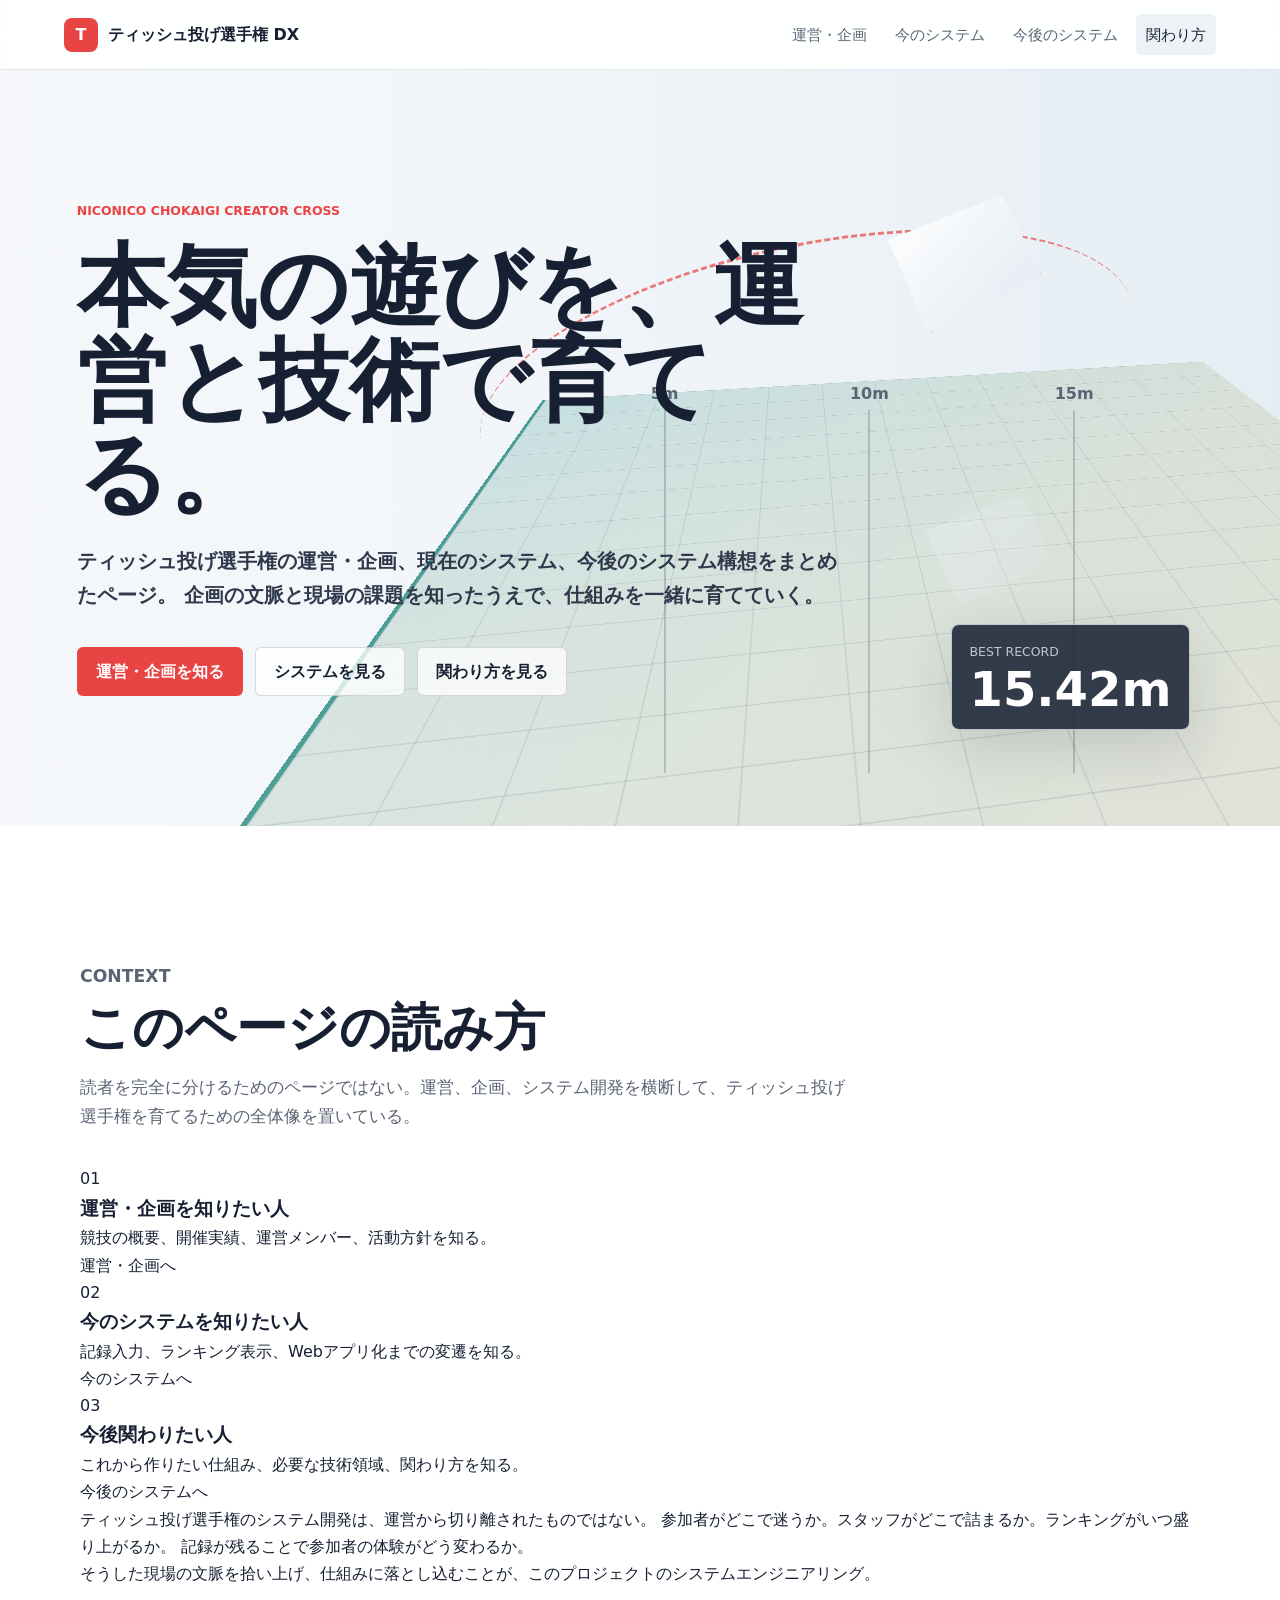
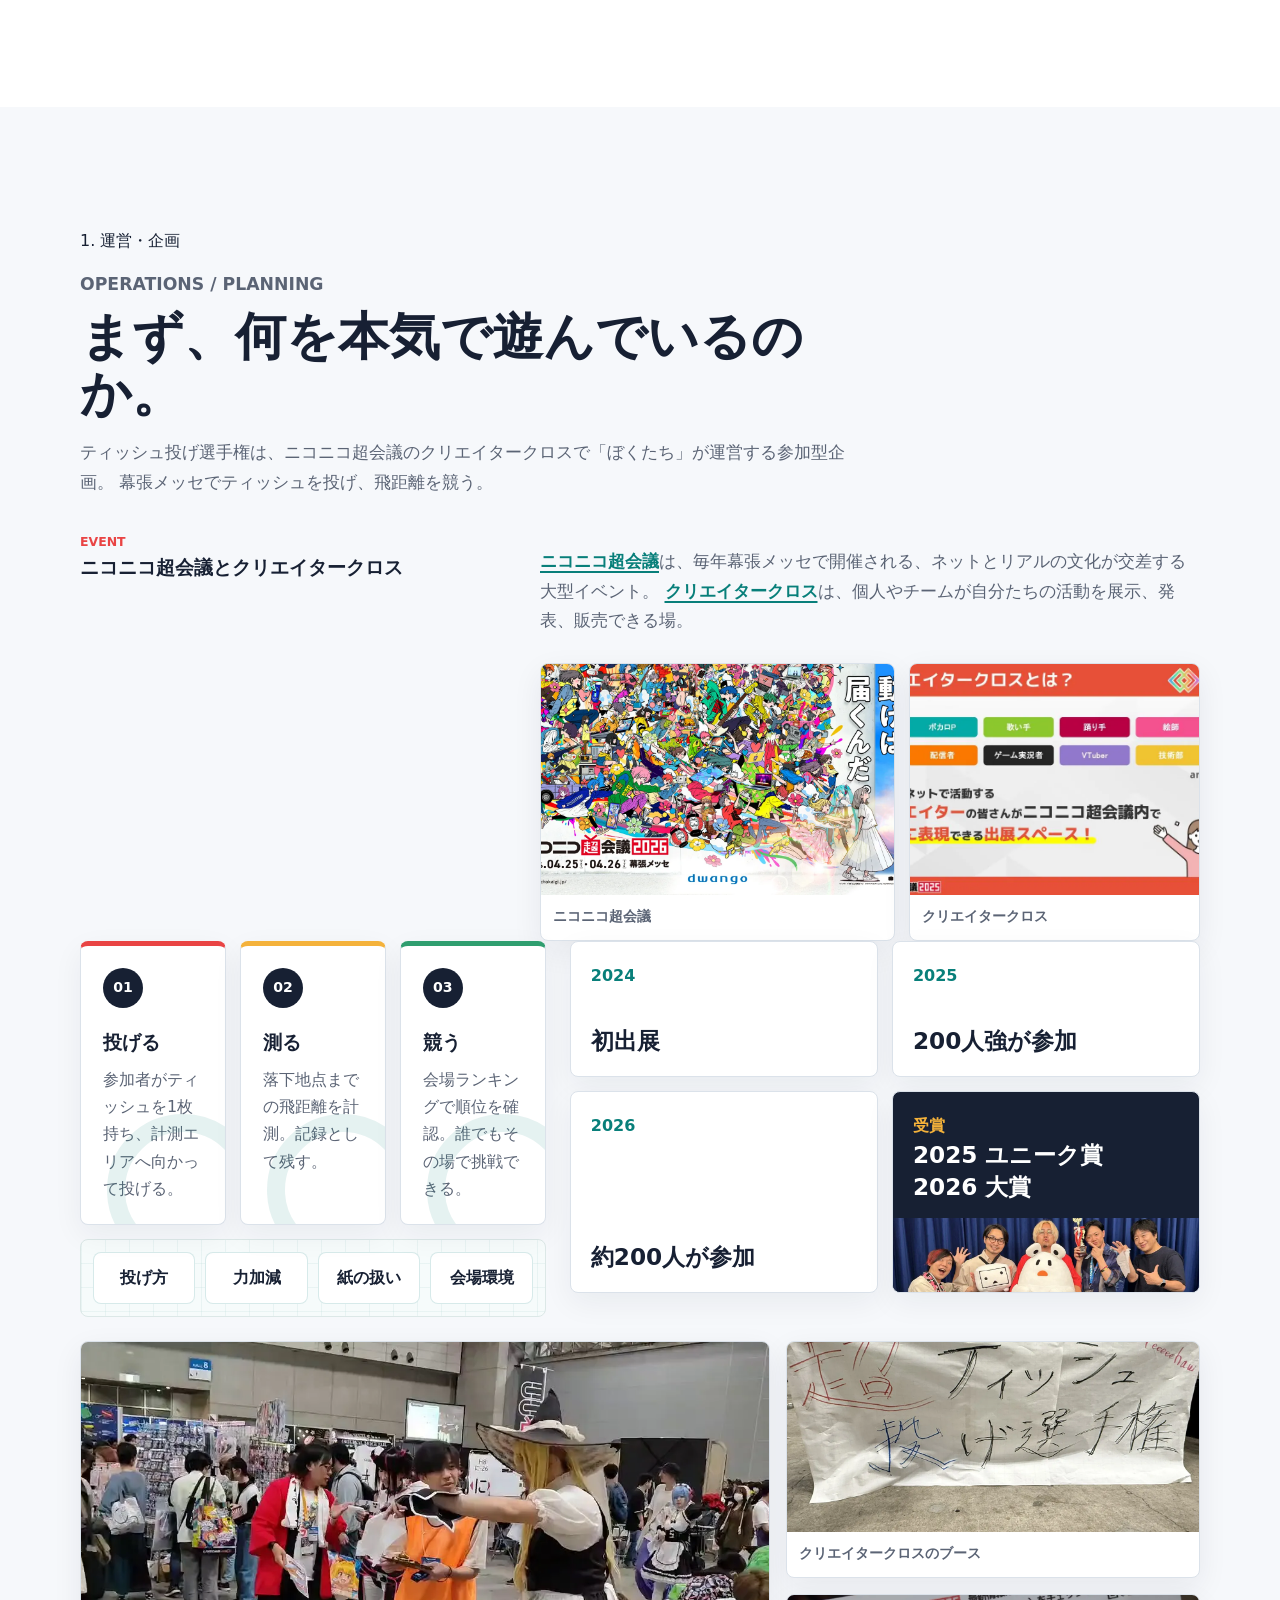
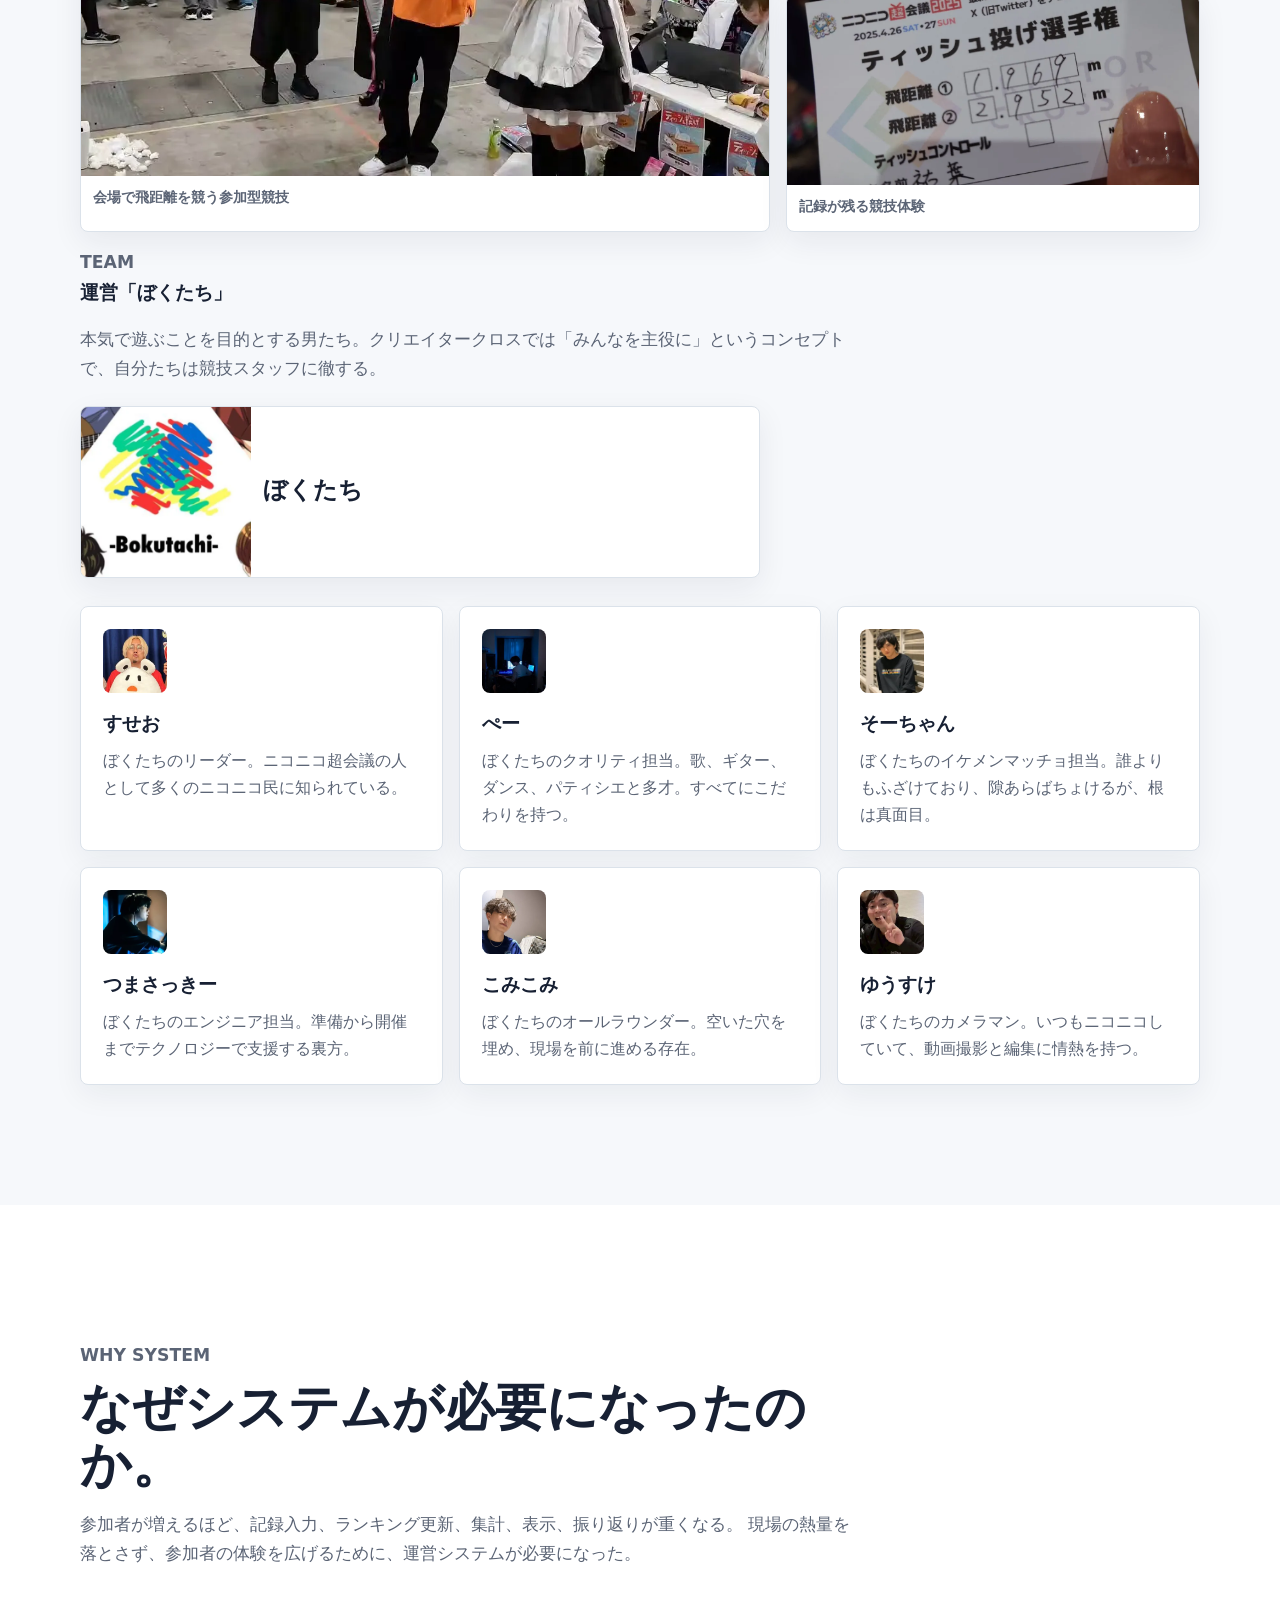
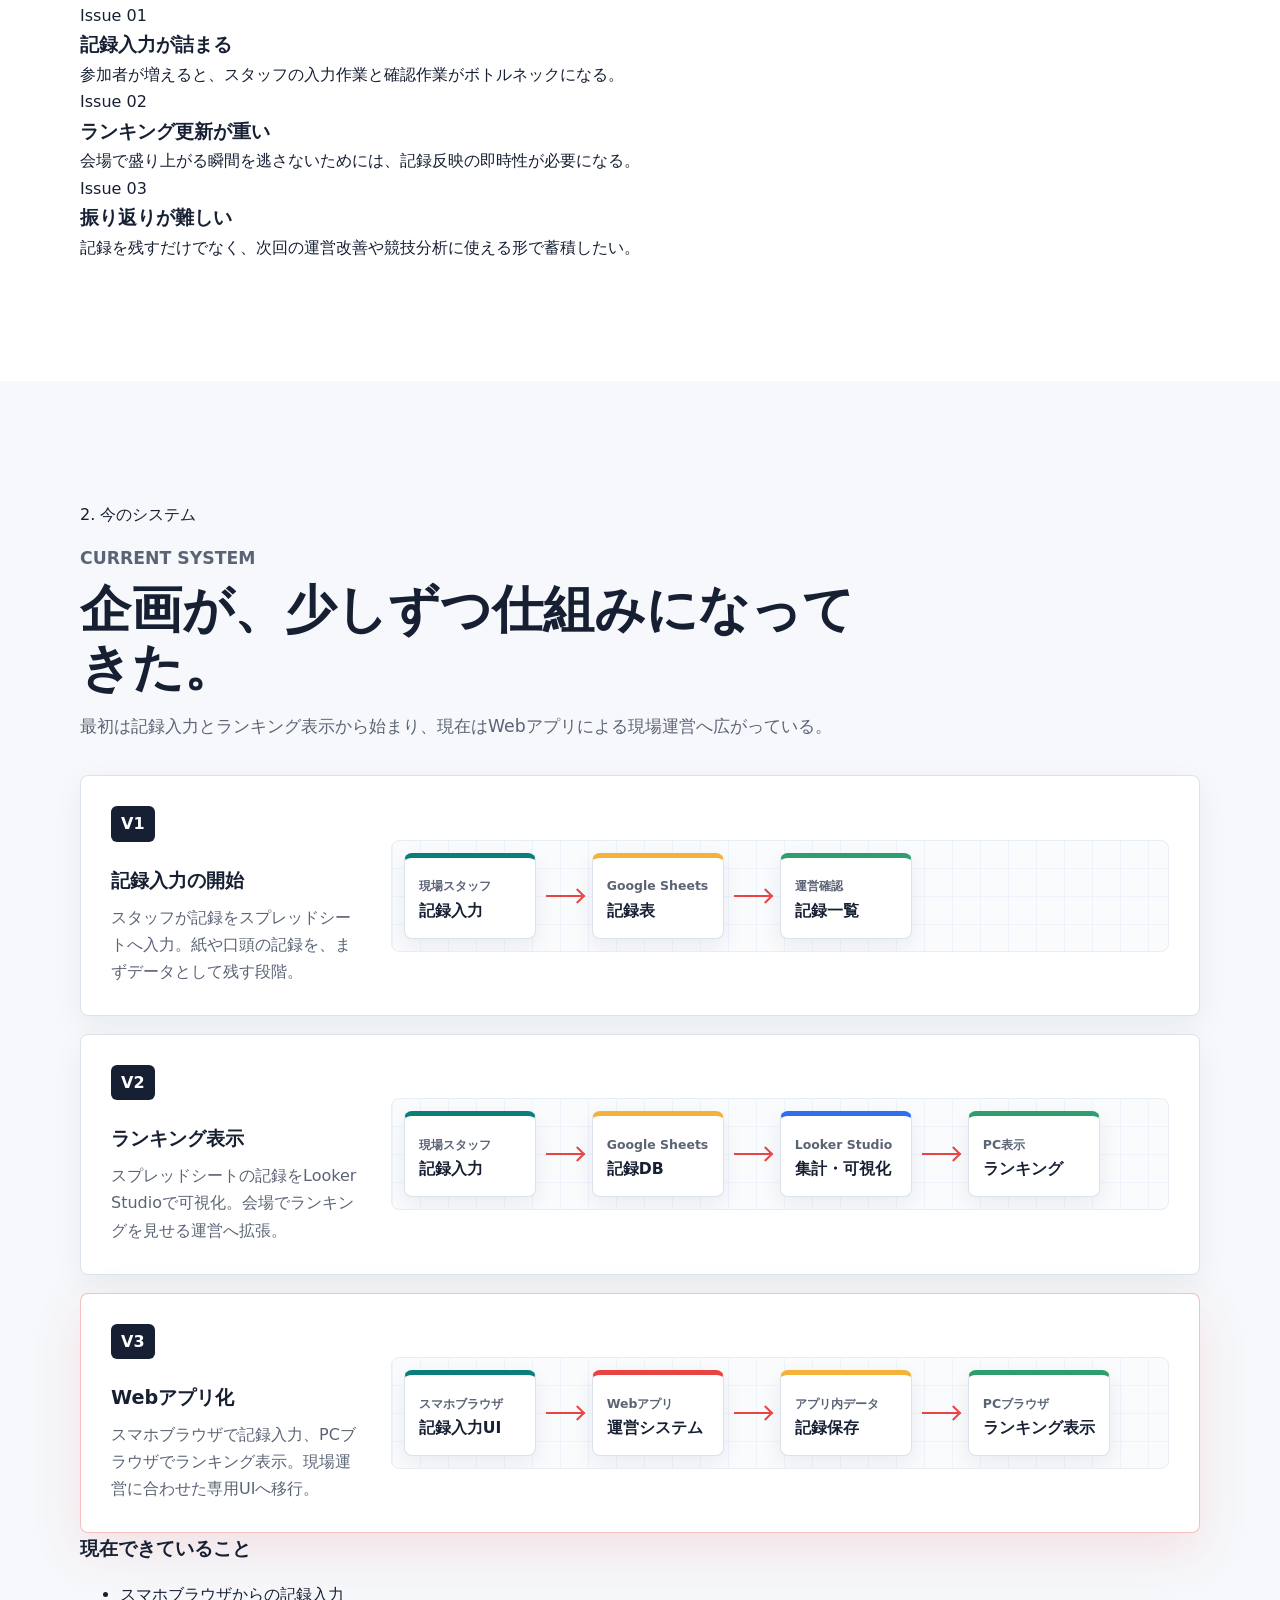
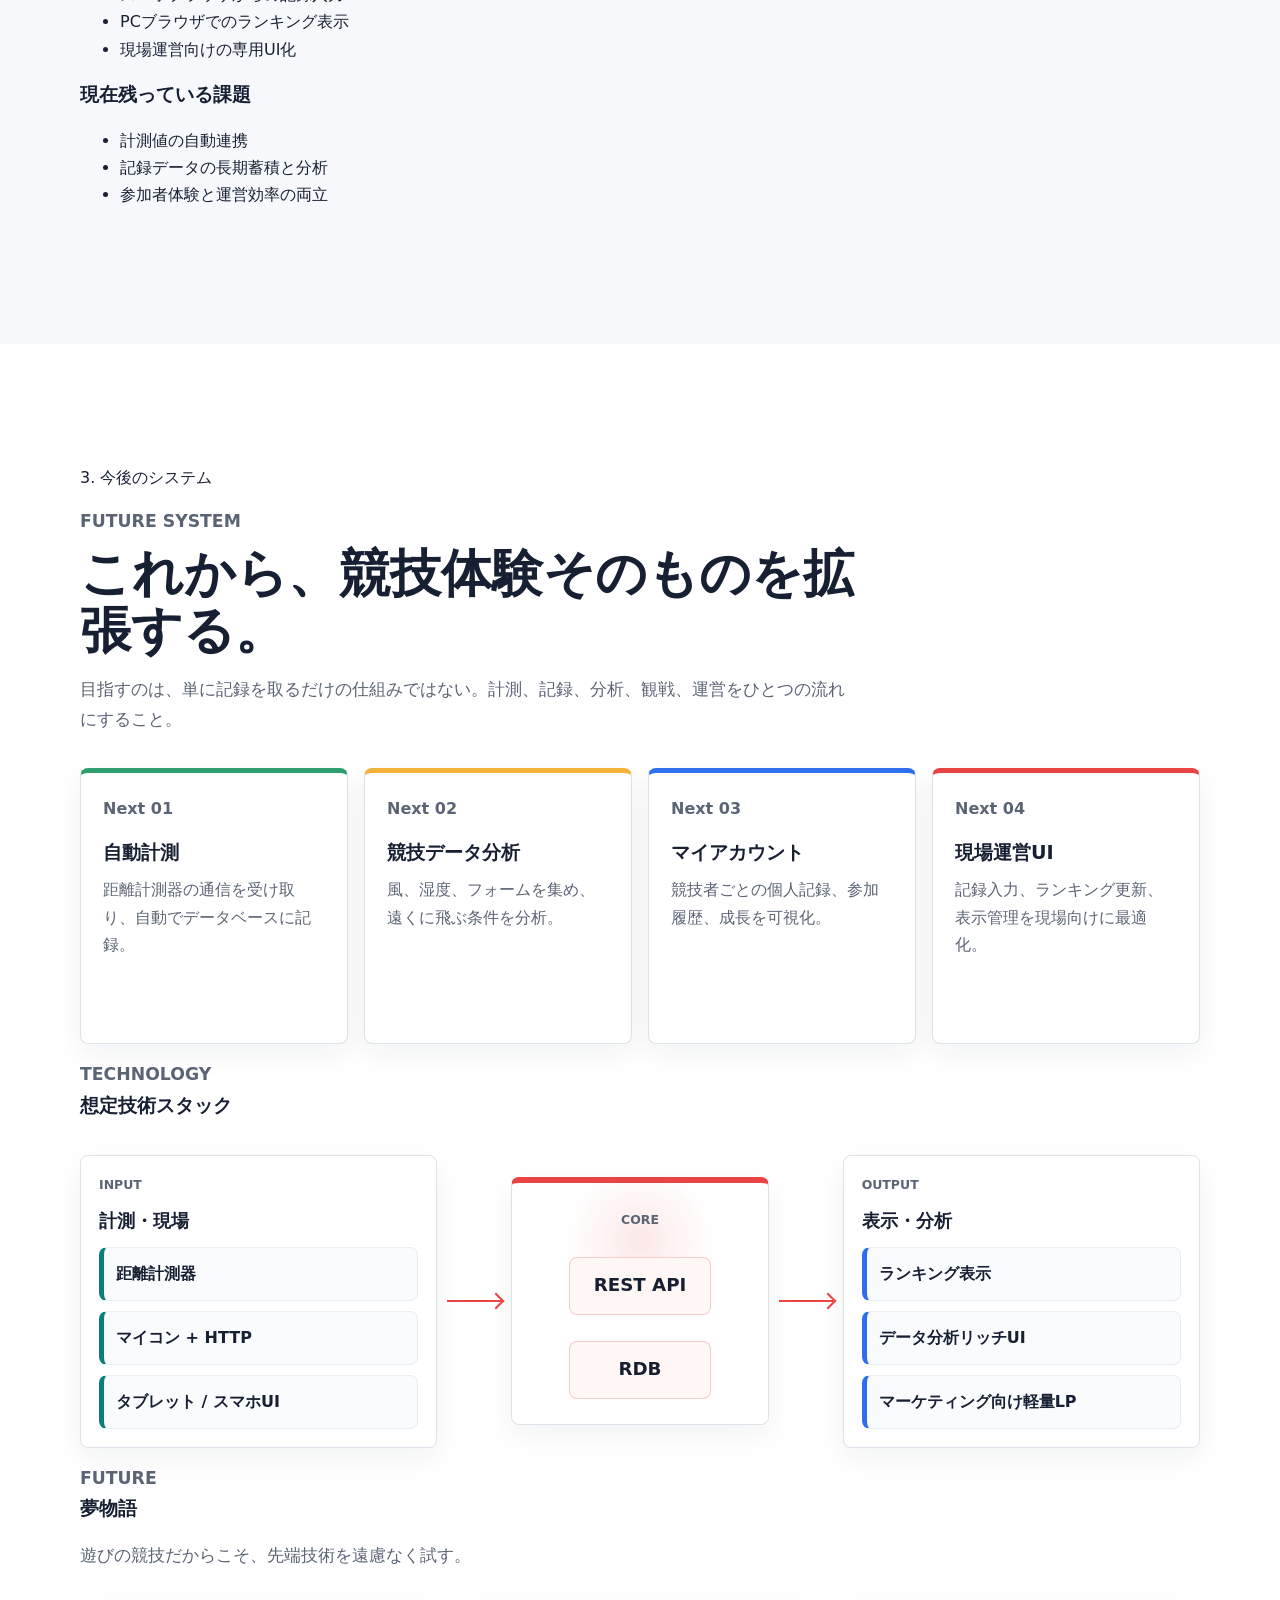
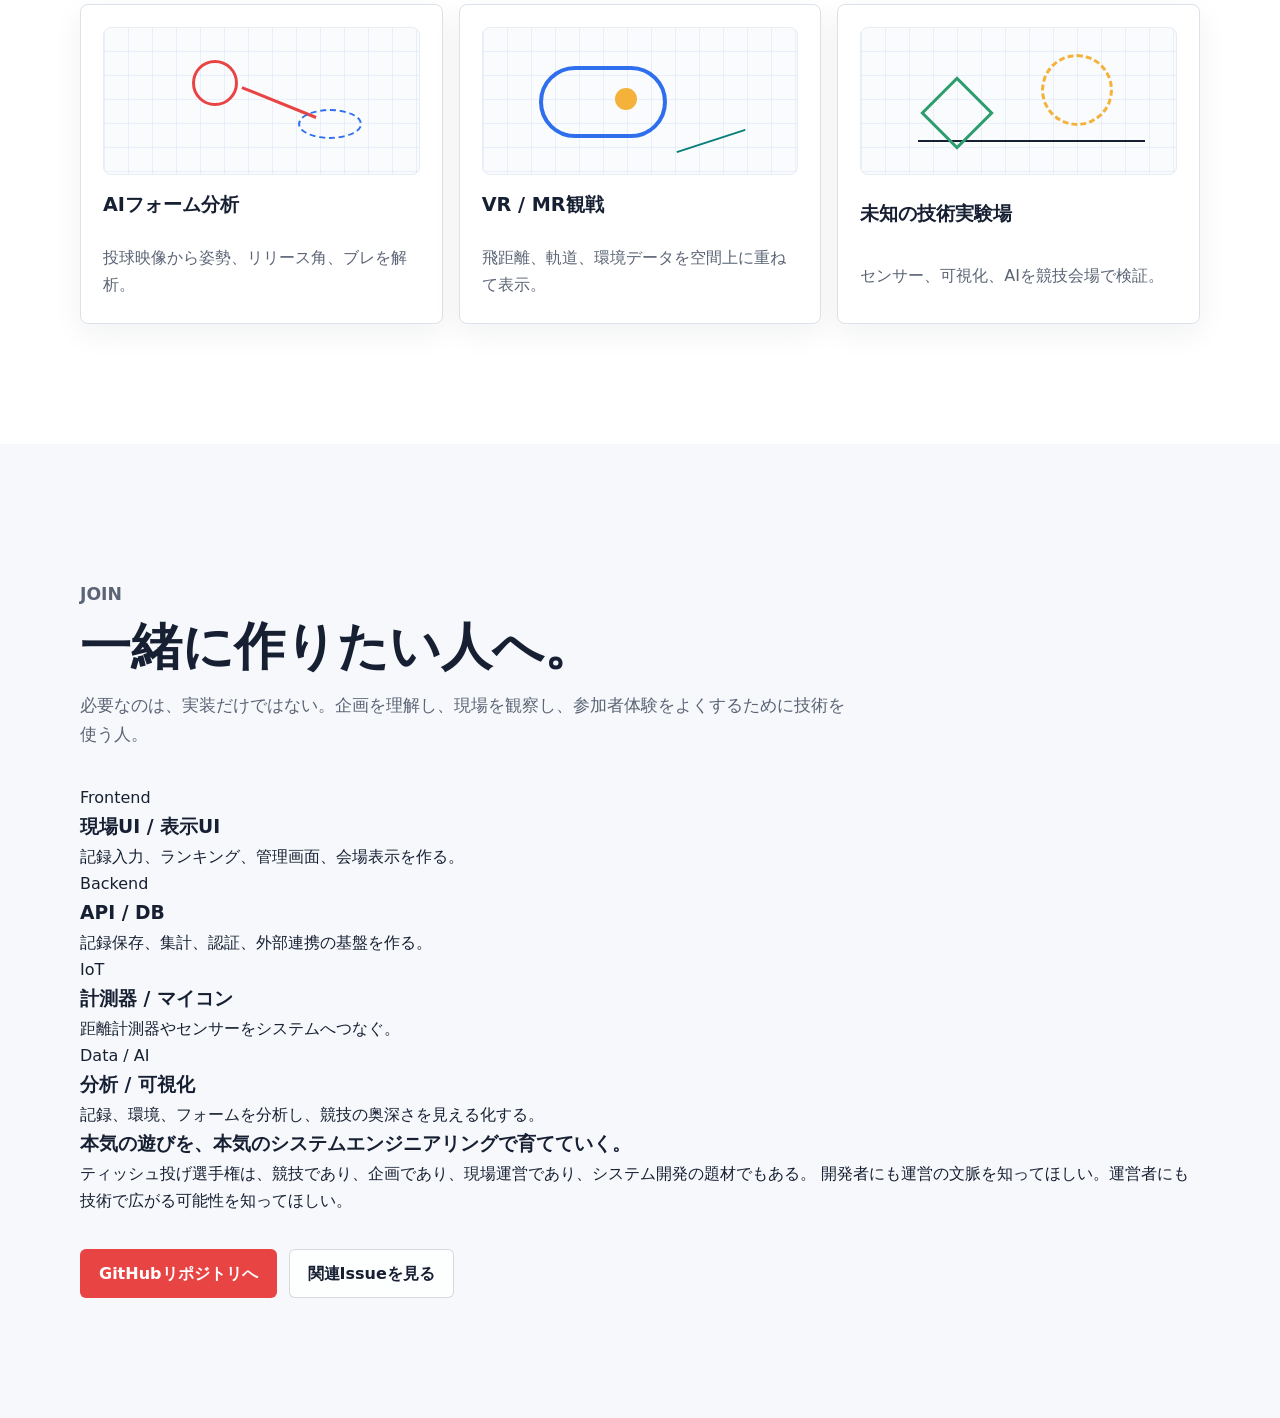
==== commit 85913bb6: "Restructure GitHub Pages content by reader context" ====
--- a/docs/pages/index.html
+++ b/docs/pages/index.html
@@ -5,7 +5,7 @@
     <meta name="viewport" content="width=device-width, initial-scale=1">
     <meta
       name="description"
-      content="ティッシュ投げ選手権を、計測、記録、分析、運営システムで拡張するDXプロジェクト。"
+      content="ティッシュ投げ選手権の運営・企画、現在のシステム、今後のシステム構想をまとめたプロジェクト紹介ページ。"
     >
     <title>ティッシュ投げ選手権 DX</title>
     <link rel="stylesheet" href="./style.css">
@@ -17,10 +17,10 @@
         <span>ティッシュ投げ選手権 DX</span>
       </a>
       <nav class="site-nav" aria-label="ページ内ナビゲーション">
-        <a href="#about">競技</a>
-        <a href="#team">運営</a>
-        <a href="#system">進化</a>
-        <a href="#future">構想</a>
+        <a href="#operations">運営・企画</a>
+        <a href="#current-system">今のシステム</a>
+        <a href="#future-system">今後のシステム</a>
+        <a href="#join">関わり方</a>
       </nav>
     </header>
 
@@ -41,67 +41,96 @@
         </div>
         <div class="hero-content">
           <p class="eyebrow">Niconico Chokaigi Creator Cross</p>
-          <h1 id="hero-title" aria-label="いつまでも本気の遊びを。本気と技術は背中合わせだ。">
-            <span class="title-desktop" aria-hidden="true">
-              <span>いつまでも本気の</span>
-              <span>遊びを。</span>
-              <span>本気と技術は</span>
-              <span>背中合わせだ。</span>
-            </span>
-            <span class="title-mobile" aria-hidden="true">
-              <span>いつまでも</span>
-              <span>本気の遊びを。</span>
-              <span>本気と技術は</span>
-              <span>背中合わせだ。</span>
-            </span>
-          </h1>
+          <h1 id="hero-title">本気の遊びを、運営と技術で育てる。</h1>
           <p class="hero-lead">
-            ティッシュ投げ選手権を、計測、記録、分析、運営システムで拡張するDXプロジェクト。
-            開発者の技術力で競技をさらに深く、さらに運営しやすく、さらに面白くする。
+            ティッシュ投げ選手権の運営・企画、現在のシステム、今後のシステム構想をまとめたページ。
+            企画の文脈と現場の課題を知ったうえで、仕組みを一緒に育てていく。
           </p>
           <div class="hero-actions" aria-label="主要導線">
-            <a class="button button-primary" href="https://github.com/tsumasaki-kurageya/tissue-throw-gp">
-              GitHubを見る
-            </a>
-            <a class="button button-secondary" href="#future">DX構想を見る</a>
-          </div>
-        </div>
-      </section>
-
-      <section class="section intro-section" aria-labelledby="event-title">
-        <div class="section-inner two-column">
-          <div>
-            <p class="section-kicker">Event</p>
-            <h2 id="event-title">ニコニコ超会議とクリエイタークロス</h2>
-          </div>
-          <div class="lead-block">
-            <p>
-              <a href="https://chokaigi.jp/">ニコニコ超会議</a>は、毎年幕張メッセで開催される、ネットとリアルの文化が交差する大型イベント。
-              <a href="https://chokaigi.jp/2026/creatorcross/">クリエイタークロス</a>は、ニコニコ超会議の目玉コンテンツ。個人やチームが自分たちの活動を展示、発表、販売できるイベント。
-            </p>
-            <div class="event-media">
-              <figure>
-                <img src="./assets/optimized/chokaigi2026.webp" alt="ニコニコ超会議2026のビジュアル" loading="lazy">
-                <figcaption>ニコニコ超会議</figcaption>
-              </figure>
-              <figure>
-                <img src="./assets/optimized/creator_cross.webp" alt="クリエイタークロスのビジュアル" loading="lazy">
-                <figcaption>クリエイタークロス</figcaption>
-              </figure>
-            </div>
-          </div>
-        </div>
-      </section>
-
-      <section class="section" id="about" aria-labelledby="about-title">
+            <a class="button button-primary" href="#operations">運営・企画を知る</a>
+            <a class="button button-secondary" href="#current-system">システムを見る</a>
+            <a class="button button-secondary" href="#join">関わり方を見る</a>
+          </div>
+        </div>
+      </section>
+
+      <section class="section context-section" aria-labelledby="context-title">
         <div class="section-inner">
           <div class="section-heading">
-            <p class="section-kicker">Competition</p>
-            <h2 id="about-title">ティッシュ投げ選手権とは</h2>
-            <p>
-              ティッシュ投げ選手権は、クリエイタークロスで「ぼくたち」というチームが運営する参加型企画。
+            <p class="section-kicker">Context</p>
+            <h2 id="context-title">このページの読み方</h2>
+            <p>
+              読者を完全に分けるためのページではない。運営、企画、システム開発を横断して、ティッシュ投げ選手権を育てるための全体像を置いている。
+            </p>
+          </div>
+
+          <div class="reader-grid" aria-label="想定読者と読み方">
+            <article class="reader-card">
+              <span>01</span>
+              <h3>運営・企画を知りたい人</h3>
+              <p>競技の概要、開催実績、運営メンバー、活動方針を知る。</p>
+              <a href="#operations">運営・企画へ</a>
+            </article>
+            <article class="reader-card">
+              <span>02</span>
+              <h3>今のシステムを知りたい人</h3>
+              <p>記録入力、ランキング表示、Webアプリ化までの変遷を知る。</p>
+              <a href="#current-system">今のシステムへ</a>
+            </article>
+            <article class="reader-card">
+              <span>03</span>
+              <h3>今後関わりたい人</h3>
+              <p>これから作りたい仕組み、必要な技術領域、関わり方を知る。</p>
+              <a href="#future-system">今後のシステムへ</a>
+            </article>
+          </div>
+
+          <div class="manifesto-panel">
+            <p>
+              ティッシュ投げ選手権のシステム開発は、運営から切り離されたものではない。
+              参加者がどこで迷うか。スタッフがどこで詰まるか。ランキングがいつ盛り上がるか。
+              記録が残ることで参加者の体験がどう変わるか。
+            </p>
+            <p>
+              そうした現場の文脈を拾い上げ、仕組みに落とし込むことが、このプロジェクトのシステムエンジニアリング。
+            </p>
+          </div>
+        </div>
+      </section>
+
+      <section class="section operations-section" id="operations" aria-labelledby="operations-title">
+        <div class="section-inner">
+          <div class="chapter-label">1. 運営・企画</div>
+          <div class="section-heading">
+            <p class="section-kicker">Operations / Planning</p>
+            <h2 id="operations-title">まず、何を本気で遊んでいるのか。</h2>
+            <p>
+              ティッシュ投げ選手権は、ニコニコ超会議のクリエイタークロスで「ぼくたち」が運営する参加型企画。
               幕張メッセでティッシュを投げ、飛距離を競う。
             </p>
+          </div>
+
+          <div class="two-column event-block">
+            <div>
+              <p class="section-kicker">Event</p>
+              <h3>ニコニコ超会議とクリエイタークロス</h3>
+            </div>
+            <div class="lead-block">
+              <p>
+                <a href="https://chokaigi.jp/">ニコニコ超会議</a>は、毎年幕張メッセで開催される、ネットとリアルの文化が交差する大型イベント。
+                <a href="https://chokaigi.jp/2026/creatorcross/">クリエイタークロス</a>は、個人やチームが自分たちの活動を展示、発表、販売できる場。
+              </p>
+              <div class="event-media">
+                <figure>
+                  <img src="./assets/optimized/chokaigi2026.webp" alt="ニコニコ超会議2026のビジュアル" loading="lazy">
+                  <figcaption>ニコニコ超会議</figcaption>
+                </figure>
+                <figure>
+                  <img src="./assets/optimized/creator_cross.webp" alt="クリエイタークロスのビジュアル" loading="lazy">
+                  <figcaption>クリエイタークロス</figcaption>
+                </figure>
+              </div>
+            </div>
           </div>
 
           <div class="competition-layout">
@@ -165,67 +194,95 @@
               <figcaption>記録が残る競技体験</figcaption>
             </figure>
           </div>
-        </div>
-      </section>
-
-      <section class="section team-section" id="team" aria-labelledby="team-title">
+
+          <div class="team-block" aria-labelledby="team-title">
+            <div class="section-heading">
+              <p class="section-kicker">Team</p>
+              <h3 id="team-title">運営「ぼくたち」</h3>
+              <p>
+                本気で遊ぶことを目的とする男たち。クリエイタークロスでは「みんなを主役に」というコンセプトで、自分たちは競技スタッフに徹する。
+              </p>
+            </div>
+            <figure class="team-portrait">
+              <img src="./assets/optimized/bokutachi.webp" alt="ティッシュ投げ選手権を運営するぼくたちの集合ビジュアル" loading="lazy">
+              <figcaption>ぼくたち</figcaption>
+            </figure>
+
+            <div class="member-grid">
+              <article class="member-card">
+                <img class="avatar" src="./assets/optimized/suseo.webp" alt="すせおのプロフィール画像" loading="lazy">
+                <h3>すせお</h3>
+                <p>ぼくたちのリーダー。ニコニコ超会議の人として多くのニコニコ民に知られている。</p>
+              </article>
+              <article class="member-card">
+                <img class="avatar" src="./assets/optimized/pe.webp" alt="ぺーのプロフィール画像" loading="lazy">
+                <h3>ぺー</h3>
+                <p>ぼくたちのクオリティ担当。歌、ギター、ダンス、パティシエと多才。すべてにこだわりを持つ。</p>
+              </article>
+              <article class="member-card">
+                <img class="avatar" src="./assets/optimized/so-chan.webp" alt="そーちゃんのプロフィール画像" loading="lazy">
+                <h3>そーちゃん</h3>
+                <p>ぼくたちのイケメンマッチョ担当。誰よりもふざけており、隙あらばちょけるが、根は真面目。</p>
+              </article>
+              <article class="member-card">
+                <img class="avatar" src="./assets/optimized/tsumasaki.webp" alt="つまさっきーのプロフィール画像" loading="lazy">
+                <h3>つまさっきー</h3>
+                <p>ぼくたちのエンジニア担当。準備から開催までテクノロジーで支援する裏方。</p>
+              </article>
+              <article class="member-card">
+                <img class="avatar" src="./assets/optimized/komikomi.webp" alt="こみこみのプロフィール画像" loading="lazy">
+                <h3>こみこみ</h3>
+                <p>ぼくたちのオールラウンダー。空いた穴を埋め、現場を前に進める存在。</p>
+              </article>
+              <article class="member-card">
+                <img class="avatar" src="./assets/optimized/yu-suke.webp" alt="ゆうすけのプロフィール画像" loading="lazy">
+                <h3>ゆうすけ</h3>
+                <p>ぼくたちのカメラマン。いつもニコニコしていて、動画撮影と編集に情熱を持つ。</p>
+              </article>
+            </div>
+          </div>
+        </div>
+      </section>
+
+      <section class="section bridge-section" aria-labelledby="why-system-title">
         <div class="section-inner">
           <div class="section-heading">
-            <p class="section-kicker">Team</p>
-            <h2 id="team-title">運営紹介</h2>
-            <p>
-              ティッシュ投げ選手権は、「ぼくたち」によって運営されている。
-              本気で遊ぶことを目的とする男たち。クリエイタークロスでは「みんなを主役に」というコンセプトで、自分たちは競技スタッフに徹する。
-            </p>
-          </div>
-          <figure class="team-portrait">
-            <img src="./assets/optimized/bokutachi.webp" alt="ティッシュ投げ選手権を運営するぼくたちの集合ビジュアル" loading="lazy">
-            <figcaption>ぼくたち</figcaption>
-          </figure>
-
-          <div class="member-grid">
-            <article class="member-card">
-              <img class="avatar" src="./assets/optimized/suseo.webp" alt="すせおのプロフィール画像" loading="lazy">
-              <h3>すせお</h3>
-              <p>ぼくたちのリーダー。ニコニコ超会議の人として多くのニコニコ民に知られている。</p>
-            </article>
-            <article class="member-card">
-              <img class="avatar" src="./assets/optimized/pe.webp" alt="ぺーのプロフィール画像" loading="lazy">
-              <h3>ぺー</h3>
-              <p>ぼくたちのクオリティ担当。歌、ギター、ダンス、パティシエと多才。すべてにこだわりを持つ。</p>
-            </article>
-            <article class="member-card">
-              <img class="avatar" src="./assets/optimized/so-chan.webp" alt="そーちゃんのプロフィール画像" loading="lazy">
-              <h3>そーちゃん</h3>
-              <p>ぼくたちのイケメンマッチョ担当。誰よりもふざけており、隙あらばちょけるが、根は真面目。</p>
-            </article>
-            <article class="member-card">
-              <img class="avatar" src="./assets/optimized/tsumasaki.webp" alt="つまさっきーのプロフィール画像" loading="lazy">
-              <h3>つまさっきー</h3>
-              <p>ぼくたちのエンジニア担当。準備から開催までテクノロジーで支援する裏方。</p>
-            </article>
-            <article class="member-card">
-              <img class="avatar" src="./assets/optimized/komikomi.webp" alt="こみこみのプロフィール画像" loading="lazy">
-              <h3>こみこみ</h3>
-              <p>ぼくたちのオールラウンダー。空いた穴を埋め、現場を前に進める存在。</p>
-            </article>
-            <article class="member-card">
-              <img class="avatar" src="./assets/optimized/yu-suke.webp" alt="ゆうすけのプロフィール画像" loading="lazy">
-              <h3>ゆうすけ</h3>
-              <p>ぼくたちのカメラマン。いつもニコニコしていて、動画撮影と編集に情熱を持つ。</p>
-            </article>
-          </div>
-        </div>
-      </section>
-
-      <section class="section system-section" id="system" aria-labelledby="system-title">
+            <p class="section-kicker">Why System</p>
+            <h2 id="why-system-title">なぜシステムが必要になったのか。</h2>
+            <p>
+              参加者が増えるほど、記録入力、ランキング更新、集計、表示、振り返りが重くなる。
+              現場の熱量を落とさず、参加者の体験を広げるために、運営システムが必要になった。
+            </p>
+          </div>
+
+          <div class="problem-grid" aria-label="運営課題">
+            <article class="problem-card">
+              <span>Issue 01</span>
+              <h3>記録入力が詰まる</h3>
+              <p>参加者が増えると、スタッフの入力作業と確認作業がボトルネックになる。</p>
+            </article>
+            <article class="problem-card">
+              <span>Issue 02</span>
+              <h3>ランキング更新が重い</h3>
+              <p>会場で盛り上がる瞬間を逃さないためには、記録反映の即時性が必要になる。</p>
+            </article>
+            <article class="problem-card">
+              <span>Issue 03</span>
+              <h3>振り返りが難しい</h3>
+              <p>記録を残すだけでなく、次回の運営改善や競技分析に使える形で蓄積したい。</p>
+            </article>
+          </div>
+        </div>
+      </section>
+
+      <section class="section current-system-section" id="current-system" aria-labelledby="current-system-title">
         <div class="section-inner">
+          <div class="chapter-label">2. 今のシステム</div>
           <div class="section-heading">
-            <p class="section-kicker">System</p>
-            <h2 id="system-title">システムの生い立ち</h2>
-            <p>
-              ティッシュ投げ選手権の運営システムは、開催ごとに少しずつ進化してきた。
-              最初は記録入力とランキング表示を中心に、現在はWebアプリによる現場運営へ広がっている。
+            <p class="section-kicker">Current System</p>
+            <h2 id="current-system-title">企画が、少しずつ仕組みになってきた。</h2>
+            <p>
+              最初は記録入力とランキング表示から始まり、現在はWebアプリによる現場運営へ広がっている。
             </p>
           </div>
 
@@ -312,132 +369,176 @@
               </div>
             </article>
           </div>
-        </div>
-      </section>
-
-      <section class="section future-section" id="future" aria-labelledby="future-title">
+
+          <div class="current-detail-grid">
+            <article class="detail-card">
+              <h3>現在できていること</h3>
+              <ul>
+                <li>スマホブラウザからの記録入力</li>
+                <li>PCブラウザでのランキング表示</li>
+                <li>現場運営向けの専用UI化</li>
+              </ul>
+            </article>
+            <article class="detail-card">
+              <h3>現在残っている課題</h3>
+              <ul>
+                <li>計測値の自動連携</li>
+                <li>記録データの長期蓄積と分析</li>
+                <li>参加者体験と運営効率の両立</li>
+              </ul>
+            </article>
+          </div>
+        </div>
+      </section>
+
+      <section class="section future-system-section" id="future-system" aria-labelledby="future-system-title">
+        <div class="section-inner">
+          <div class="chapter-label">3. 今後のシステム</div>
+          <div class="section-heading">
+            <p class="section-kicker">Future System</p>
+            <h2 id="future-system-title">これから、競技体験そのものを拡張する。</h2>
+            <p>
+              目指すのは、単に記録を取るだけの仕組みではない。計測、記録、分析、観戦、運営をひとつの流れにすること。
+            </p>
+          </div>
+
+          <div class="vision-grid" aria-label="今後のシステム構想">
+            <article class="vision-card">
+              <span class="vision-icon">Next 01</span>
+              <h3>自動計測</h3>
+              <p>距離計測器の通信を受け取り、自動でデータベースに記録。</p>
+            </article>
+            <article class="vision-card">
+              <span class="vision-icon">Next 02</span>
+              <h3>競技データ分析</h3>
+              <p>風、湿度、フォームを集め、遠くに飛ぶ条件を分析。</p>
+            </article>
+            <article class="vision-card">
+              <span class="vision-icon">Next 03</span>
+              <h3>マイアカウント</h3>
+              <p>競技者ごとの個人記録、参加履歴、成長を可視化。</p>
+            </article>
+            <article class="vision-card">
+              <span class="vision-icon">Next 04</span>
+              <h3>現場運営UI</h3>
+              <p>記録入力、ランキング更新、表示管理を現場向けに最適化。</p>
+            </article>
+          </div>
+
+          <div class="stack-block">
+            <div class="section-heading compact-heading">
+              <p class="section-kicker">Technology</p>
+              <h3>想定技術スタック</h3>
+            </div>
+            <div class="stack-diagram" aria-label="想定技術スタックの構成図">
+              <div class="stack-column stack-inputs">
+                <span class="stack-layer">Input</span>
+                <strong>計測・現場</strong>
+                <span>距離計測器</span>
+                <span>マイコン + HTTP</span>
+                <span>タブレット / スマホUI</span>
+              </div>
+              <div class="stack-connector" aria-hidden="true"></div>
+              <div class="stack-core">
+                <span class="stack-layer">Core</span>
+                <strong>REST API</strong>
+                <strong>RDB</strong>
+              </div>
+              <div class="stack-connector" aria-hidden="true"></div>
+              <div class="stack-column stack-outputs">
+                <span class="stack-layer">Output</span>
+                <strong>表示・分析</strong>
+                <span>ランキング表示</span>
+                <span>データ分析リッチUI</span>
+                <span>マーケティング向け軽量LP</span>
+              </div>
+            </div>
+          </div>
+
+          <div class="dream-block">
+            <div class="section-heading compact-heading">
+              <p class="section-kicker">Future</p>
+              <h3>夢物語</h3>
+              <p>遊びの競技だからこそ、先端技術を遠慮なく試す。</p>
+            </div>
+
+            <div class="dream-board" aria-label="将来構想">
+              <article class="dream-card dream-ai">
+                <div class="dream-visual" aria-hidden="true">
+                  <span></span>
+                  <span></span>
+                  <span></span>
+                </div>
+                <h3>AIフォーム分析</h3>
+                <p>投球映像から姿勢、リリース角、ブレを解析。</p>
+              </article>
+              <article class="dream-card dream-mr">
+                <div class="dream-visual" aria-hidden="true">
+                  <span></span>
+                  <span></span>
+                  <span></span>
+                </div>
+                <h3>VR / MR観戦</h3>
+                <p>飛距離、軌道、環境データを空間上に重ねて表示。</p>
+              </article>
+              <article class="dream-card dream-frontier">
+                <div class="dream-visual" aria-hidden="true">
+                  <span></span>
+                  <span></span>
+                  <span></span>
+                </div>
+                <h3>未知の技術実験場</h3>
+                <p>センサー、可視化、AIを競技会場で検証。</p>
+              </article>
+            </div>
+          </div>
+        </div>
+      </section>
+
+      <section class="section join-section" id="join" aria-labelledby="join-title">
         <div class="section-inner">
           <div class="section-heading">
-            <p class="section-kicker">Vision</p>
-            <h2 id="future-title">DXが目指す世界</h2>
-            <p>
-              現場の詰まりをほどき、計測、記録、分析、観戦をひとつの流れにする。
-            </p>
-          </div>
-
-          <div class="vision-grid" aria-label="現状の問題と対応する課題">
-            <article class="vision-card">
-              <span class="vision-icon">問題 01</span>
-              <h3>計測後の転記が重い</h3>
-              <div class="vision-link" aria-hidden="true">課題</div>
-              <p>距離計測器の通信を受け取り、自動でデータベースに記録。</p>
-            </article>
-            <article class="vision-card">
-              <span class="vision-icon">問題 02</span>
-              <h3>遠くに飛ぶ条件が不明</h3>
-              <div class="vision-link" aria-hidden="true">課題</div>
-              <p>風、湿度、フォームを集め、競技レベルを底上げ。</p>
-            </article>
-            <article class="vision-card">
-              <span class="vision-icon">問題 03</span>
-              <h3>前年からの成長が見えない</h3>
-              <div class="vision-link" aria-hidden="true">課題</div>
-              <p>競技者向けマイアカウントで、個人記録と成長を可視化。</p>
-            </article>
-            <article class="vision-card">
-              <span class="vision-icon">問題 04</span>
-              <h3>当日の現場が忙しい</h3>
-              <div class="vision-link" aria-hidden="true">課題</div>
-              <p>現場運営UIで、記録入力、ランキング更新、表示管理を効率化。</p>
-            </article>
-          </div>
-        </div>
-      </section>
-
-      <section class="section stack-section" aria-labelledby="stack-title">
-        <div class="section-inner">
-          <div class="section-heading">
-            <p class="section-kicker">Technology</p>
-            <h2 id="stack-title">想定技術スタック</h2>
-          </div>
-          <div class="stack-diagram" aria-label="想定技術スタックの構成図">
-            <div class="stack-column stack-inputs">
-              <span class="stack-layer">Input</span>
-              <strong>計測・現場</strong>
-              <span>距離計測器</span>
-              <span>マイコン + HTTP</span>
-              <span>タブレット / スマホUI</span>
-            </div>
-            <div class="stack-connector" aria-hidden="true"></div>
-            <div class="stack-core">
-              <span class="stack-layer">Core</span>
-              <strong>REST API</strong>
-              <strong>RDB</strong>
-            </div>
-            <div class="stack-connector" aria-hidden="true"></div>
-            <div class="stack-column stack-outputs">
-              <span class="stack-layer">Output</span>
-              <strong>表示・分析</strong>
-              <span>ランキング表示</span>
-              <span>データ分析リッチUI</span>
-              <span>マーケティング向け軽量LP</span>
-            </div>
-          </div>
-        </div>
-      </section>
-
-      <section class="section dream-section" aria-labelledby="dream-title">
-        <div class="section-inner">
-          <div class="section-heading">
-            <p class="section-kicker">Future</p>
-            <h2 id="dream-title">夢物語</h2>
-            <p>遊びの競技だからこそ、先端技術を遠慮なく試す。</p>
-          </div>
-
-          <div class="dream-board" aria-label="将来構想">
-            <article class="dream-card dream-ai">
-              <div class="dream-visual" aria-hidden="true">
-                <span></span>
-                <span></span>
-                <span></span>
-              </div>
-              <h3>AIフォーム分析</h3>
-              <p>投球映像から姿勢、リリース角、ブレを解析。</p>
-            </article>
-            <article class="dream-card dream-mr">
-              <div class="dream-visual" aria-hidden="true">
-                <span></span>
-                <span></span>
-                <span></span>
-              </div>
-              <h3>VR / MR観戦</h3>
-              <p>飛距離、軌道、環境データを空間上に重ねて表示。</p>
-            </article>
-            <article class="dream-card dream-frontier">
-              <div class="dream-visual" aria-hidden="true">
-                <span></span>
-                <span></span>
-                <span></span>
-              </div>
-              <h3>未知の技術実験場</h3>
-              <p>センサー、可視化、AIを競技会場で検証。</p>
-            </article>
-          </div>
-        </div>
-      </section>
-
-      <section class="closing" aria-labelledby="closing-title">
-        <div class="closing-inner">
-          <p class="section-kicker">Closing</p>
-          <h2 id="closing-title">技術は本気度を映し出す。</h2>
-          <p>
-            ティッシュ投げ選手権は、一見くだらないことを本気でやることに面白さがある。
-            本気で計測し、記録し、分析し、仕組みにすることに価値がある。
-          </p>
-          <p>本プロジェクトではこの信念の下、実装・検証をハイサイクルで進めていく。</p>
-          <a class="button button-primary" href="https://github.com/tsumasaki-kurageya/tissue-throw-gp">
-            GitHubリポジトリへ
-          </a>
+            <p class="section-kicker">Join</p>
+            <h2 id="join-title">一緒に作りたい人へ。</h2>
+            <p>
+              必要なのは、実装だけではない。企画を理解し、現場を観察し、参加者体験をよくするために技術を使う人。
+            </p>
+          </div>
+
+          <div class="join-grid" aria-label="募集している技術領域">
+            <article class="join-card">
+              <span>Frontend</span>
+              <h3>現場UI / 表示UI</h3>
+              <p>記録入力、ランキング、管理画面、会場表示を作る。</p>
+            </article>
+            <article class="join-card">
+              <span>Backend</span>
+              <h3>API / DB</h3>
+              <p>記録保存、集計、認証、外部連携の基盤を作る。</p>
+            </article>
+            <article class="join-card">
+              <span>IoT</span>
+              <h3>計測器 / マイコン</h3>
+              <p>距離計測器やセンサーをシステムへつなぐ。</p>
+            </article>
+            <article class="join-card">
+              <span>Data / AI</span>
+              <h3>分析 / 可視化</h3>
+              <p>記録、環境、フォームを分析し、競技の奥深さを見える化する。</p>
+            </article>
+          </div>
+
+          <div class="closing-message">
+            <h3>本気の遊びを、本気のシステムエンジニアリングで育てていく。</h3>
+            <p>
+              ティッシュ投げ選手権は、競技であり、企画であり、現場運営であり、システム開発の題材でもある。
+              開発者にも運営の文脈を知ってほしい。運営者にも技術で広がる可能性を知ってほしい。
+            </p>
+            <div class="hero-actions">
+              <a class="button button-primary" href="https://github.com/tsumasaki-kurageya/tissue-throw-gp">GitHubリポジトリへ</a>
+              <a class="button button-secondary" href="https://github.com/tsumasaki-kurageya/tissue-throw-gp/issues/1">関連Issueを見る</a>
+            </div>
+          </div>
         </div>
       </section>
     </main>
